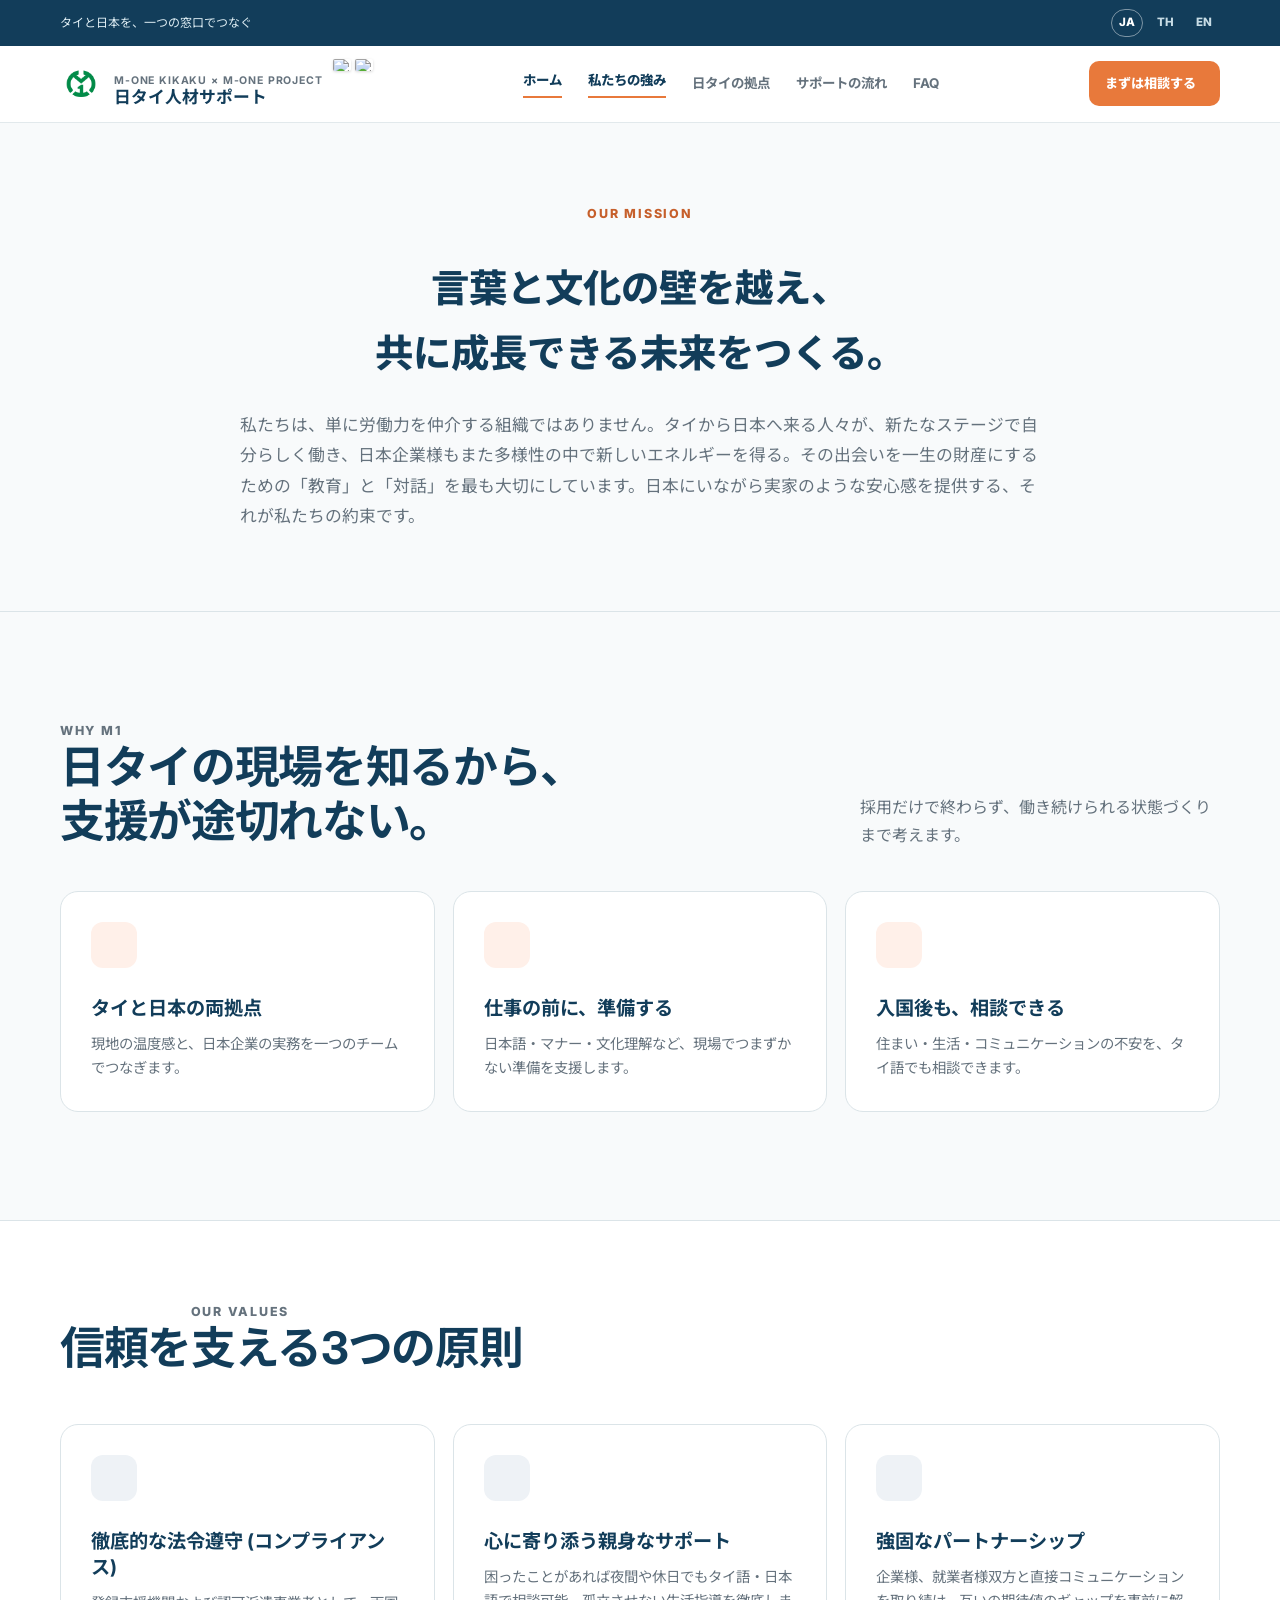
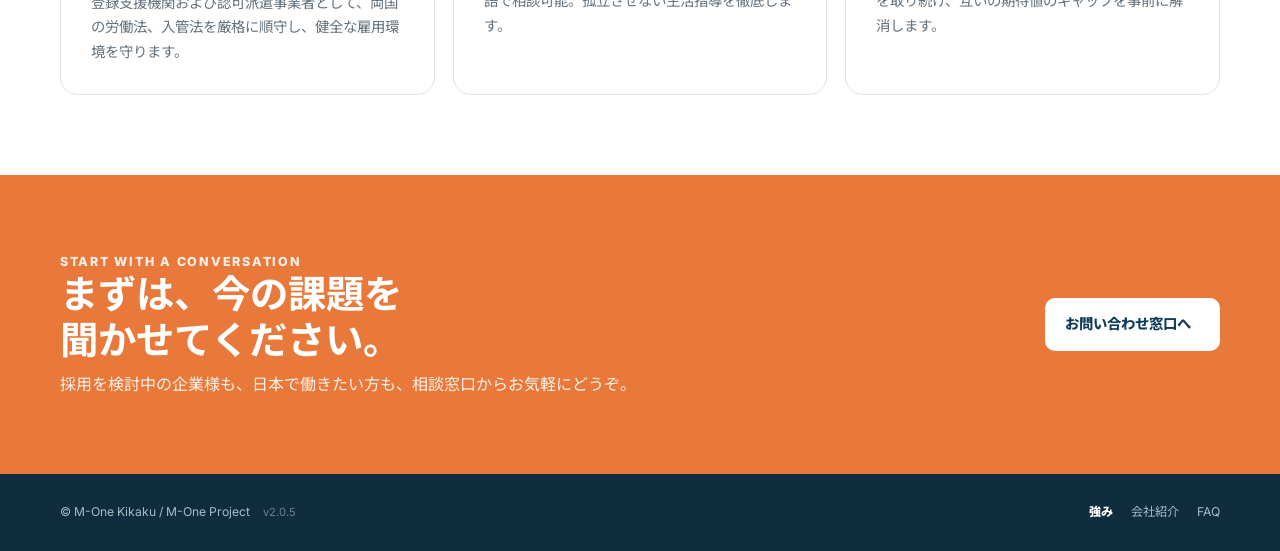
==== about.html @ 63e454c5 "Massive content expansion across all pages v2.0.5" ====
<!-- Version: v2.0.5 -->
<!doctype html>
<html lang="ja">
<head>
  <meta charset="utf-8">
  <meta name="viewport" content="width=device-width, initial-scale=1">
  <meta name="description" content="タイと日本を一つの窓口でつなぐ、外国人材の採用・渡航・定着サポート。">
  <title>タイと日本をつなぐ人材サポート | エムワン企画 × エムワンプロジェクト</title>
  <link rel="preconnect" href="https://fonts.googleapis.com">
  <link rel="preconnect" href="https://fonts.gstatic.com" crossorigin>
  <link href="https://fonts.googleapis.com/css2?family=Inter:wght@400;500;600;700;800&family=Noto+Sans+JP:wght@400;500;700;800&family=Noto+Sans+Thai:wght@400;500;700&display=swap" rel="stylesheet">
  <link rel="stylesheet" href="https://cdn.jsdelivr.net/npm/remixicon@4.6.0/fonts/remixicon.css">
  <link rel="stylesheet" href="style.css">
</head>
<body>
  <div class="topline">
    <div class="container topline-inner">
      <p><span data-lang-content="ja" class="is-active">タイと日本を、一つの窓口でつなぐ</span><span data-lang-content="en">One trusted window between Thailand and Japan</span><span data-lang-content="th">เชื่อมไทยและญี่ปุ่นด้วยช่องทางเดียว</span></p>
      <div class="lang-switch" aria-label="Language selector">
        <button type="button" data-lang="ja" aria-pressed="true">JA</button>
        <button type="button" data-lang="th" aria-pressed="false">TH</button>
        <button type="button" data-lang="en" aria-pressed="false">EN</button>
      </div>
    </div>
  </div>

  <header class="site-header" id="header">
    <div class="container header-inner">
      <a class="brand" href="index.html" aria-current="page" aria-label="エムワン企画">
        <img src="images/m1-logo.png" alt="M1 logo">
        <span><small>M-ONE KIKAKU × M-ONE PROJECT <span class="brand-flags"><img src="https://flagcdn.com/jp.svg" alt="Japan"><img src="https://flagcdn.com/th.svg" alt="Thailand"></span></small><strong>日タイ人材サポート</strong></span>
      </a>
      <nav class="site-nav" id="site-nav" aria-label="Main navigation">
        <a href="index.html" aria-current="page"><span data-lang-content="ja" class="is-active">ホーム</span><span data-lang-content="en">Home</span><span data-lang-content="th">หน้าแรก</span></a>
        <a href="about.html" aria-current="page"><span data-lang-content="ja" class="is-active">私たちの強み</span><span data-lang-content="en">Why M1</span><span data-lang-content="th">จุดแข็งของเรา</span></a>
        <a href="network.html"><span data-lang-content="ja" class="is-active">日タイの拠点</span><span data-lang-content="en">Our network</span><span data-lang-content="th">เครือข่ายของเรา</span></a>
        <a href="process.html"><span data-lang-content="ja" class="is-active">サポートの流れ</span><span data-lang-content="en">How it works</span><span data-lang-content="th">ขั้นตอน</span></a>
        <a href="faq.html">FAQ</a>
      </nav>
      <a class="header-cta" href="index.html#contact"><span data-lang-content="ja" class="is-active">まずは相談する</span><span data-lang-content="en">Talk to us</span><span data-lang-content="th">ปรึกษาเรา</span><i class="ri-arrow-right-line"></i></a>
      <button class="menu-toggle" id="menu-toggle" type="button" aria-label="メニューを開く" aria-expanded="false"><i class="ri-menu-3-line"></i></button>
    </div>
  </header>

  <main id="top">
    
    <!-- Vision & Philosophy Section -->
    <section class="philosophy" style="padding: 80px 0; background: #f8fafb; border-bottom: 1px solid var(--line);">
      <div class="container" style="max-width: 800px; text-align: center;">
        <p class="eyebrow" style="color: var(--orange-dark);">Our Mission</p>
        <h2 style="font-size: clamp(1.8rem, 3vw, 2.6rem); color: var(--navy); margin-bottom: 24px; font-weight: 800;">
          <span data-lang-content="ja" class="is-active">言葉と文化の壁を越え、<br>共に成長できる未来をつくる。</span>
          <span data-lang-content="en">Beyond Language and Culture, <br>Building a Future of Mutual Growth.</span>
          <span data-lang-content="th">ก้าวข้ามกำแพงภาษาและวัฒนธรรม <br>สร้างอนาคตที่เติบโตไปด้วยกัน</span>
        </h2>
        <p style="color: var(--muted); font-size: 1.05rem; line-height: 1.8; text-align: left; margin-bottom: 0;">
          <span data-lang-content="ja" class="is-active">私たちは、単に労働力を仲介する組織ではありません。タイから日本へ来る人々が、新たなステージで自分らしく働き、日本企業様もまた多様性の中で新しいエネルギーを得る。その出会いを一生の財産にするための「教育」と「対話」を最も大切にしています。日本にいながら実家のような安心感を提供する、それが私たちの約束です。</span>
          <span data-lang-content="en">We are not a mere staffing intermediary. We believe in providing candidates with a stepping stone for career growth, while helping Japanese employers discover new perspectives. We place the highest importance on training and honest communication, ensuring everyone feels safe, supported, and at home.</span>
          <span data-lang-content="th">เราไม่ใช่แค่ผู้ประสานงานจัดหางาน แต่เราใส่ใจในการสร้างโอกาสเติบโตให้กับแรงงานไทย ขณะเดียวกันก็ช่วยให้บริษัทญี่ปุ่นได้รับพลังงานใหม่ๆ เราให้ความสำคัญกับการอบรมและการสื่อสารที่โปร่งใส เพื่อให้ทุกคนรู้สึกปลอดภัยและอุ่นใจราวกับอยู่บ้านของตนเอง</span>
        </p>
      </div>
    </section>

<section class="strengths" id="about">
      <div class="container">
        <div class="section-head"><div><p class="eyebrow">Why M1</p><h2><span data-lang-content="ja" class="is-active">日タイの現場を知るから、<br>支援が途切れない。</span><span data-lang-content="en">Local knowledge makes support continuous.</span><span data-lang-content="th">ความเข้าใจทั้งสองประเทศ ทำให้การดูแลไม่ขาดตอน</span></h2></div><p><span data-lang-content="ja" class="is-active">採用だけで終わらず、働き続けられる状態づくりまで考えます。</span><span data-lang-content="en">We think beyond hiring and prepare the conditions for people to keep working well.</span><span data-lang-content="th">เราไม่ได้หยุดแค่การรับสมัคร แต่เตรียมความพร้อมให้ทำงานได้อย่างยั่งยืน</span></p></div>
        <div class="strength-grid">
          <article class="strength-card"><div class="icon-box"><i class="ri-global-line"></i></div><h3><span data-lang-content="ja" class="is-active">タイと日本の両拠点</span><span data-lang-content="en">Two-country team</span><span data-lang-content="th">ทีมงานทั้งไทยและญี่ปุ่น</span></h3><p><span data-lang-content="ja" class="is-active">現地の温度感と、日本企業の実務を一つのチームでつなぎます。</span><span data-lang-content="en">We connect local understanding with the practical needs of Japanese employers.</span><span data-lang-content="th">เชื่อมความเข้าใจในพื้นที่กับความต้องการจริงของบริษัทญี่ปุ่น</span></p></article>
          <article class="strength-card"><div class="icon-box"><i class="ri-book-open-line"></i></div><h3><span data-lang-content="ja" class="is-active">仕事の前に、準備する</span><span data-lang-content="en">Prepare before the job starts</span><span data-lang-content="th">เตรียมพร้อมก่อนเริ่มงาน</span></h3><p><span data-lang-content="ja" class="is-active">日本語・マナー・文化理解など、現場でつまずかない準備を支援します。</span><span data-lang-content="en">We support language, etiquette and cultural preparation before the first day.</span><span data-lang-content="th">ดูแลการเตรียมภาษา มารยาท และความเข้าใจวัฒนธรรมก่อนเริ่มงาน</span></p></article>
          <article class="strength-card"><div class="icon-box"><i class="ri-shield-check-line"></i></div><h3><span data-lang-content="ja" class="is-active">入国後も、相談できる</span><span data-lang-content="en">Support after arrival</span><span data-lang-content="th">ดูแลหลังเดินทางถึงญี่ปุ่น</span></h3><p><span data-lang-content="ja" class="is-active">住まい・生活・コミュニケーションの不安を、タイ語でも相談できます。</span><span data-lang-content="en">Housing, daily life and communication concerns can be discussed in Thai.</span><span data-lang-content="th">ปรึกษาเรื่องที่พัก ชีวิตประจำวัน และการสื่อสารเป็นภาษาไทยได้</span></p></article>
        </div>
      </div>
    </section>

    <!-- Core Values Section -->
    <section class="core-values" style="padding: 80px 0; background: var(--white); border-top: 1px solid var(--line);">
      <div class="container">
        <div class="section-head" style="margin-bottom: 48px; text-align: center;">
          <div>
            <p class="eyebrow">Our Values</p>
            <h2>
              <span data-lang-content="ja" class="is-active">信頼を支える3つの原則</span>
              <span data-lang-content="en">Three principles of trust</span>
              <span data-lang-content="th">หลักการ 3 ประการแห่งความไว้วางใจ</span>
            </h2>
          </div>
        </div>
        <div class="strength-grid">
          <article class="strength-card">
            <div class="icon-box" style="background: #eef2f6;"><i class="ri-shield-user-line" style="color: var(--navy);"></i></div>
            <h3>
              <span data-lang-content="ja" class="is-active">徹底的な法令遵守 (コンプライアンス)</span>
              <span data-lang-content="en">Strict Legal Compliance</span>
              <span data-lang-content="th">การปฏิบัติตามกฎหมายอย่างเคร่งครัด</span>
            </h3>
            <p>
              <span data-lang-content="ja" class="is-active">登録支援機関および認可派遣事業者として、両国の労働法、入管法を厳格に順守し、健全な雇用環境を守ります。</span>
              <span data-lang-content="en">As a registered support agency and licensed operator, we strictly adhere to labor laws and immigration guidelines.</span>
              <span data-lang-content="th">ในฐานะองค์กรสนับสนุนที่ขึ้นทะเบียนอย่างถูกต้อง เราปฏิบัติตามกฎหมายแรงงานและการเข้าเมืองอย่างเข้มงวด</span>
            </p>
          </article>
          <article class="strength-card">
            <div class="icon-box" style="background: #eef2f6;"><i class="ri-heart-pulse-line" style="color: var(--navy);"></i></div>
            <h3>
              <span data-lang-content="ja" class="is-active">心に寄り添う親身なサポート</span>
              <span data-lang-content="en">Empathetic Personal Care</span>
              <span data-lang-content="th">การดูแลอย่างใส่ใจและเข้าใจ</span>
            </h3>
            <p>
              <span data-lang-content="ja" class="is-active">困ったことがあれば夜間や休日でもタイ語・日本語で相談可能。孤立させない生活指導を徹底します。</span>
              <span data-lang-content="en">Our multilingual helpdesk supports candidates in Thai and Japanese, even during weekends and emergencies.</span>
              <span data-lang-content="th">มีช่องทางปรึกษาช่วยเหลือภาษาไทยและญี่ปุ่นตลอดเวลา แม้ในวันหยุดหรือเกิดกรณีฉุกเฉิน</span>
            </p>
          </article>
          <article class="strength-card">
            <div class="icon-box" style="background: #eef2f6;"><i class="ri-team-line" style="color: var(--navy);"></i></div>
            <h3>
              <span data-lang-content="ja" class="is-active">強固なパートナーシップ</span>
              <span data-lang-content="en">Long-term Partnership</span>
              <span data-lang-content="th">พันธมิตรระยะยาว</span>
            </h3>
            <p>
              <span data-lang-content="ja" class="is-active">企業様、就業者様双方と直接コミュニケーションを取り続け、互いの期待値のギャップを事前に解消します。</span>
              <span data-lang-content="en">We foster strong connections between employers and employees to align expectations long-term.</span>
              <span data-lang-content="th">เราประสานงานและพูดคุยกับทั้งสองฝ่ายอย่างใกล้ชิด เพื่อลดช่องว่างความคาดหวังในการทำงาน</span>
            </p>
          </article>
        </div>
      </div>
    </section>

  <section class="contact" id="contact">
      <div class="container contact-inner"><div><p class="eyebrow" style="color:#fff1e9">Start with a conversation</p><h2><span data-lang-content="ja" class="is-active">まずは、今の課題を<br>聞かせてください。</span><span data-lang-content="en">Tell us what you need first.</span><span data-lang-content="th">เล่าความต้องการของคุณให้เราฟังก่อน</span></h2><p><span data-lang-content="ja" class="is-active">採用を検討中の企業様も、日本で働きたい方も、相談窓口からお気軽にどうぞ。</span><span data-lang-content="en">Companies considering hiring and people seeking work in Japan are welcome to start with a conversation.</span><span data-lang-content="th">ทั้งบริษัทที่กำลังพิจารณารับสมัครและผู้ที่ต้องการทำงานในญี่ปุ่น สามารถเริ่มต้นปรึกษาได้</span></p></div><a class="button" href="index.html" aria-current="page"><span data-lang-content="ja" class="is-active">お問い合わせ窓口へ</span><span data-lang-content="en">Contact desk</span><span data-lang-content="th">ติดต่อเรา</span><i class="ri-arrow-up-right-line"></i></a></div>
    </section>
  </main>

  <footer class="site-footer">
    <div class="container footer-inner">
      <p>© M-One Kikaku / M-One Project <span id="staff-version-display" style="opacity: 0.6; margin-left: 10px; font-size: 0.7rem;">v2.0.5</span></p>
      <div class="footer-links">
        <a href="about.html" aria-current="page"><span data-lang-content="ja" class="is-active">強み</span><span data-lang-content="en">About</span><span data-lang-content="th">จุดแข็ง</span></a>
        <a href="company.html"><span data-lang-content="ja" class="is-active">会社紹介</span><span data-lang-content="en">Profile</span><span data-lang-content="th">ข้อมูลบริษัท</span></a>
        <a href="faq.html">FAQ</a>
      </div>
    </div>
  </footer>
  <button class="to-top" id="to-top" type="button" aria-label="ページ上部へ"><i class="ri-arrow-up-line"></i></button>
  <script src="script.js"></script>
</body>
</html>
---- style.css ----
:root {
      --ink: #17212b;
      --muted: #65727d;
      --navy: #123d5a;
      --blue: #1d6b92;
      --sky: #eaf4f8;
      --orange: #e8793b;
      --orange-dark: #c65f2b;
      --green: #1c9b66;
      --cream: #f7f4ed;
      --line: #dbe4e8;
      --white: #fff;
      --shadow: 0 18px 50px rgba(22, 51, 67, .10);
      --radius: 18px;
    }

    * { box-sizing: border-box; }
    html { scroll-behavior: smooth; }
    body { margin: 0; color: var(--ink); background: #fbfcfb; font-family: Inter, "Noto Sans JP", "Noto Sans Thai", sans-serif; line-height: 1.7; }
    img { display: block; max-width: 100%; }
    a { color: inherit; text-decoration: none; }
    button { font: inherit; }
    .container { width: min(1160px, calc(100% - 40px)); margin: 0 auto; }
    .eyebrow { margin: 0 0 12px; color: var(--orange-dark); font-size: .78rem; font-weight: 800; letter-spacing: .14em; text-transform: uppercase; }
    .section-head { display: flex; justify-content: space-between; align-items: end; gap: 32px; margin-bottom: 42px; }
    .section-head h2 { max-width: 680px; margin: 0; color: var(--navy); font-size: clamp(1.9rem, 3.5vw, 3.25rem); line-height: 1.2; letter-spacing: -.03em; }
    .section-head p { max-width: 360px; margin: 0; color: var(--muted); }
    .text-link { display: inline-flex; align-items: center; gap: 8px; color: var(--blue); font-weight: 800; }
    .text-link i { transition: transform .2s ease; }
    .text-link:hover i { transform: translateX(4px); }

    .topline { padding: 9px 0; color: #dfeef4; background: var(--navy); font-size: .75rem; }
    .topline-inner { display: flex; justify-content: space-between; align-items: center; gap: 20px; }
    .topline p { margin: 0; }
    .lang-switch { display: flex; align-items: center; gap: 6px; }
    .lang-switch button { padding: 3px 7px; color: #c7dce5; background: transparent; border: 1px solid transparent; border-radius: 999px; cursor: pointer; font-size: .72rem; font-weight: 800; }
    .lang-switch button:hover, .lang-switch button[aria-pressed="true"] { color: var(--white); border-color: rgba(255,255,255,.45); }

    .site-header { position: sticky; top: 0; z-index: 20; background: rgba(255,255,255,.96); border-bottom: 1px solid rgba(219,228,232,.8); backdrop-filter: blur(14px); }
    .header-inner { display: flex; align-items: center; justify-content: space-between; min-height: 76px; gap: 28px; }
    .brand { display: inline-flex; align-items: center; gap: 12px; min-width: 210px; }
    .brand img { width: 42px; height: 42px; object-fit: contain; }
    .brand small { display: block; color: var(--muted); font-size: .66rem; font-weight: 700; letter-spacing: .08em; line-height: 1.2; }
    .brand strong { display: block; color: var(--navy); font-size: 1.05rem; line-height: 1.25; }
    .site-nav { display: flex; align-items: center; gap: 26px; color: var(--muted); font-size: .84rem; font-weight: 700; }
    .site-nav a:hover { color: var(--navy); }
    .header-cta { display: inline-flex; align-items: center; gap: 8px; padding: 11px 16px; color: var(--white); background: var(--orange); border-radius: 10px; font-size: .82rem; font-weight: 800; transition: background .2s ease, transform .2s ease; }
    .header-cta:hover { background: var(--orange-dark); transform: translateY(-1px); }
    .menu-toggle { display: none; padding: 9px; color: var(--navy); background: transparent; border: 0; cursor: pointer; font-size: 1.5rem; }

    .hero { padding: 72px 0 82px; background: var(--cream); overflow: hidden; }
    .hero-grid { display: grid; grid-template-columns: minmax(0, 1.04fr) minmax(380px, .96fr); align-items: center; gap: 68px; }
    .hero-copy h1 { max-width: 700px; margin: 0 0 24px; color: var(--navy); font-size: clamp(2.6rem, 5.2vw, 5.4rem); line-height: 1.08; letter-spacing: -.055em; }
    .hero-copy h1 em { color: var(--orange-dark); font-style: normal; }
    .hero-copy > p { max-width: 590px; margin: 0 0 32px; color: #455560; font-size: 1.05rem; }
    .hero-actions { display: flex; flex-wrap: wrap; gap: 12px; }
    .button { display: inline-flex; align-items: center; justify-content: center; gap: 9px; min-height: 50px; padding: 13px 19px; border: 1px solid transparent; border-radius: 10px; font-size: .9rem; font-weight: 800; transition: all .2s ease; }
    .button-primary { color: var(--white); background: var(--orange); box-shadow: 0 8px 20px rgba(232,121,59,.22); }
    .button-primary:hover { background: var(--orange-dark); transform: translateY(-2px); }
    .button-secondary { color: var(--navy); background: var(--white); border-color: var(--line); }
    .button-secondary:hover { border-color: var(--blue); transform: translateY(-2px); }
    .hero-note { display: flex; align-items: center; gap: 10px; margin-top: 26px; color: var(--muted); font-size: .8rem; }
    .hero-note i { color: var(--green); font-size: 1.1rem; }
    .hero-visual { position: relative; min-height: 525px; }
    .hero-image { width: 88%; height: 525px; margin-left: auto; object-fit: cover; object-position: center; border-radius: 0 0 0 80px; box-shadow: var(--shadow); }
    .hero-stamp { position: absolute; left: 0; bottom: 36px; width: 190px; padding: 20px; color: var(--white); background: var(--navy); box-shadow: var(--shadow); }
    .hero-stamp span { display: block; margin-bottom: 8px; color: #a8cedd; font-size: .7rem; font-weight: 800; letter-spacing: .14em; text-transform: uppercase; }
    .hero-stamp strong { display: block; font-size: 1.4rem; line-height: 1.25; }
    .hero-stamp i { margin-left: 3px; color: var(--orange); }

    section { padding: 108px 0; }
    .audiences { background: var(--white); }
    .audience-grid { display: grid; grid-template-columns: repeat(2, 1fr); gap: 18px; }
    .audience-card { position: relative; min-height: 270px; padding: 34px; overflow: hidden; border: 1px solid var(--line); border-radius: var(--radius); }
    .audience-card:first-child { color: var(--white); background: var(--navy); border-color: var(--navy); }
    .audience-card:first-child .audience-meta, .audience-card:first-child p { color: #c8dbe5; }
    .audience-card:last-child { background: var(--sky); }
    .audience-card > i { position: absolute; right: 24px; top: 20px; color: rgba(255,255,255,.20); font-size: 5.5rem; }
    .audience-card:last-child > i { color: rgba(29,107,146,.16); }
    .audience-meta { margin: 0 0 35px; color: var(--muted); font-size: .75rem; font-weight: 800; letter-spacing: .12em; text-transform: uppercase; }
    .audience-card h3 { position: relative; max-width: 430px; margin: 0 0 10px; font-size: clamp(1.4rem, 2.3vw, 2rem); line-height: 1.25; }
    .audience-card p { position: relative; max-width: 470px; margin: 0 0 22px; color: var(--muted); font-size: .92rem; }
    .audience-card .text-link { position: relative; }
    .audience-card:first-child .text-link { color: #fff; }

    .strengths { background: #f8fafb; }
    .strength-grid { display: grid; grid-template-columns: repeat(3, 1fr); gap: 18px; }
    .strength-card { padding: 30px; background: var(--white); border: 1px solid var(--line); border-radius: var(--radius); }
    .icon-box { display: grid; place-items: center; width: 46px; height: 46px; margin-bottom: 28px; color: var(--orange-dark); background: #fff0e9; border-radius: 12px; font-size: 1.4rem; }
    .strength-card h3 { margin: 0 0 10px; color: var(--navy); font-size: 1.2rem; line-height: 1.35; }
    .strength-card p { margin: 0; color: var(--muted); font-size: .9rem; }

    .network { background: var(--white); }
    .network-grid { display: grid; grid-template-columns: 1fr 1fr; gap: 18px; }
    .place-card { position: relative; min-height: 385px; overflow: hidden; border-radius: var(--radius); }
    .place-card img { width: 100%; height: 100%; min-height: 385px; object-fit: cover; transition: transform .6s ease; }
    .place-card:hover img { transform: scale(1.04); }
    .place-card::after { position: absolute; inset: 35% 0 0; content: ""; background: linear-gradient(transparent, rgba(8, 30, 45, .85)); }
    .place-content { position: absolute; right: 26px; bottom: 24px; left: 26px; z-index: 1; color: var(--white); }
    .place-content span { display: block; margin-bottom: 8px; color: #b8d9e4; font-size: .7rem; font-weight: 800; letter-spacing: .14em; text-transform: uppercase; }
    .place-content h3 { margin: 0 0 6px; font-size: 1.6rem; line-height: 1.2; }
    .place-content p { margin: 0; color: #e0edf0; font-size: .85rem; }
    .network-bridge { display: flex; align-items: center; justify-content: center; gap: 12px; margin: 28px auto 0; color: var(--blue); font-size: .8rem; font-weight: 800; }
    .network-bridge::before, .network-bridge::after { width: 58px; height: 1px; content: ""; background: var(--line); }

    .process { background: var(--navy); color: var(--white); }
    .process .section-head h2 { color: var(--white); }
    .process .section-head p { color: #bcd3dd; }
    .process-layout { display: grid; grid-template-columns: 250px 1fr; gap: 50px; }
    .step-list { display: grid; gap: 10px; align-content: start; }
    .step-button { display: flex; align-items: center; gap: 14px; padding: 15px 16px; color: #a9c3ce; background: transparent; border: 1px solid transparent; border-radius: 12px; text-align: left; cursor: pointer; }
    .step-button:hover { color: var(--white); }
    .step-button[aria-selected="true"] { color: var(--white); background: rgba(255,255,255,.10); border-color: rgba(255,255,255,.22); }
    .step-number { display: grid; place-items: center; width: 30px; height: 30px; flex: 0 0 30px; color: var(--navy); background: #bfe0e9; border-radius: 50%; font-size: .78rem; font-weight: 800; }
    .step-button[aria-selected="true"] .step-number { color: var(--white); background: var(--orange); }
    .step-detail { min-height: 300px; padding: 42px; background: #194e6b; border-radius: var(--radius); }
    .step-detail .step-kicker { color: #a9d3dc; font-size: .76rem; font-weight: 800; letter-spacing: .14em; text-transform: uppercase; }
    .step-detail h3 { max-width: 620px; margin: 18px 0 14px; font-size: clamp(1.7rem, 3vw, 2.7rem); line-height: 1.18; }
    .step-detail p { max-width: 680px; margin: 0 0 22px; color: #d8e8ed; }
    .step-tags { display: flex; flex-wrap: wrap; gap: 8px; padding: 0; margin: 0; list-style: none; }
    .step-tags li { padding: 6px 10px; color: #e6f3f5; background: rgba(255,255,255,.10); border-radius: 999px; font-size: .76rem; }

    .message { background: var(--cream); }
    .message-grid { display: grid; grid-template-columns: 1fr 1.25fr; align-items: center; gap: 70px; }
    .founder-photo { width: 100%; height: 500px; object-fit: cover; object-position: center top; border-radius: 0 0 90px 0; }
    .message-copy blockquote { margin: 0 0 24px; color: var(--navy); font-size: clamp(1.65rem, 3vw, 2.7rem); font-weight: 800; line-height: 1.35; letter-spacing: -.03em; }
    .message-copy p { max-width: 620px; margin: 0 0 24px; color: var(--muted); }
    .signature { display: flex; align-items: center; gap: 14px; color: var(--navy); font-size: .86rem; font-weight: 800; }
    .signature::before { width: 44px; height: 2px; content: ""; background: var(--orange); }

    .faq { background: var(--white); }
    .faq-layout { display: grid; grid-template-columns: .7fr 1.3fr; gap: 80px; }
    .faq-layout > div > p { max-width: 340px; color: var(--muted); }
    .faq-list { border-top: 1px solid var(--line); }
    .faq-item { border-bottom: 1px solid var(--line); }
    .faq-question { display: flex; align-items: center; justify-content: space-between; gap: 20px; width: 100%; padding: 20px 0; color: var(--navy); background: transparent; border: 0; text-align: left; cursor: pointer; font-size: .96rem; font-weight: 800; }
    .faq-question i { color: var(--orange-dark); font-size: 1.2rem; transition: transform .2s ease; }
    .faq-item.is-open .faq-question i { transform: rotate(45deg); }
    .faq-answer { display: none; padding: 0 35px 20px 0; color: var(--muted); font-size: .88rem; }
    .faq-item.is-open .faq-answer { display: block; }

    .faq-categories { display: grid; grid-template-columns: 1fr 1fr; gap: 48px; margin-top: 48px; }
    .faq-category { background: #f8fafb; padding: 32px; border-radius: 16px; border: 1px solid var(--line); }
    .category-title { display: flex; align-items: center; gap: 12px; color: var(--navy); font-size: 1.25rem; font-weight: 800; margin-bottom: 24px; border-bottom: 2px solid var(--orange); padding-bottom: 12px; }
    .category-title i { color: var(--orange-dark); font-size: 1.5rem; }

    .contact { padding-top: 76px; padding-bottom: 76px; background: var(--orange); color: var(--white); }
    .contact-inner { display: flex; align-items: center; justify-content: space-between; gap: 38px; }
    .contact h2 { max-width: 580px; margin: 0 0 8px; font-size: clamp(1.9rem, 3vw, 3.1rem); line-height: 1.18; }
    .contact p { max-width: 580px; margin: 0; color: #fff1e9; }
    .contact .button { color: var(--navy); background: var(--white); }
    .contact .button:hover { background: #fff7f2; }
    .site-footer { padding: 28px 0; color: #a7bbc4; background: #102d40; font-size: .76rem; }
    .footer-inner { display: flex; align-items: center; justify-content: space-between; gap: 20px; }
    .footer-inner p { margin: 0; }
    .footer-links { display: flex; gap: 18px; }
    .footer-links a:hover { color: var(--white); }
    .to-top { position: fixed; right: 22px; bottom: 22px; z-index: 10; display: grid; place-items: center; width: 42px; height: 42px; color: var(--navy); background: var(--white); border: 1px solid var(--line); border-radius: 50%; box-shadow: 0 8px 24px rgba(22,51,67,.14); cursor: pointer; opacity: 0; pointer-events: none; transform: translateY(10px); transition: all .2s ease; }
    .to-top.is-visible { opacity: 1; pointer-events: auto; transform: translateY(0); }

    [data-lang-content] { display: none; }
    [data-lang-content].is-active { display: inline; }
    @media (max-width: 880px) {
      .site-nav { position: absolute; top: 76px; right: 20px; left: 20px; display: none; flex-direction: column; align-items: stretch; gap: 0; padding: 10px; background: var(--white); border: 1px solid var(--line); border-radius: 12px; box-shadow: var(--shadow); }
      .site-nav.is-open { display: flex; }
      .site-nav a { padding: 12px; }
      .header-cta { display: none; }
      .menu-toggle { display: block; }
      .hero-grid, .message-grid, .faq-layout { grid-template-columns: 1fr; gap: 42px; }
      .hero-visual { min-height: 410px; }
      .hero-image { height: 410px; }
      .message-grid { gap: 34px; }
      .founder-photo { height: 430px; max-width: 540px; }
      .faq-layout { gap: 30px; }
      .faq-categories { grid-template-columns: 1fr; gap: 32px; }
    }
    @media (max-width: 680px) {
      .container { width: min(100% - 28px, 560px); }
      .topline-inner { align-items: flex-start; }
      .topline p { max-width: 180px; line-height: 1.4; }
      .header-inner { min-height: 68px; }
      .site-nav { top: 68px; right: 14px; left: 14px; }
      .brand small { font-size: .58rem; }
      .brand strong { font-size: .95rem; }
      .hero { padding: 52px 0 56px; }
      .hero-copy h1 { font-size: clamp(2.35rem, 12vw, 3.7rem); }
      .hero-copy > p { font-size: .94rem; }
      .hero-visual { min-height: 330px; }
      .hero-image { width: 92%; height: 330px; border-radius: 0 0 0 50px; }
      .hero-stamp { bottom: 18px; width: 155px; padding: 14px; }
      .hero-stamp strong { font-size: 1.1rem; }
      section { padding: 76px 0; }
      .section-head { display: block; margin-bottom: 28px; }
      .section-head p { margin-top: 14px; }
      .audience-grid, .strength-grid, .network-grid { grid-template-columns: 1fr; }
      .audience-card { min-height: 250px; padding: 26px; }
      .strength-card { padding: 25px; }
      .place-card, .place-card img { min-height: 300px; }
      .process-layout { grid-template-columns: 1fr; gap: 22px; }
      .step-list { grid-template-columns: repeat(5, 1fr); gap: 5px; }
      .step-button { display: grid; place-items: center; padding: 8px 4px; }
      .step-button span:last-child { display: none; }
      .step-number { width: 34px; height: 34px; }
      .step-detail { min-height: 0; padding: 28px 22px; }
      .message-copy blockquote { font-size: 1.75rem; }
      .founder-photo { height: 360px; }
      .contact-inner, .footer-inner { display: block; }
      .contact .button { margin-top: 24px; width: 100%; }
      .footer-links { margin-top: 12px; }
    }

    /* New Brand Flag Layout Style */
    .brand-flags { display: inline-flex; align-items: center; gap: 4px; margin-left: 6px; }
    .brand-flags img { width: 18px; height: 12px; border-radius: 2px; box-shadow: 0 1px 3px rgba(0,0,0,0.15); object-fit: cover; }

    /* Concept Section (Little Thailand in Japan) */
    .concept { padding: 40px 0 80px; }
    .concept-banner { position: relative; width: 100%; min-height: 380px; overflow: hidden; border-radius: var(--radius); display: flex; align-items: center; justify-content: flex-end; padding: 40px; }
    .concept-bg { position: absolute; inset: 0; width: 100%; height: 100%; object-fit: cover; z-index: 1; }
    .concept-overlay { position: absolute; inset: 0; background: linear-gradient(90deg, rgba(18, 61, 90, 0.4) 0%, rgba(18, 61, 90, 0.15) 100%); z-index: 2; }
    .concept-card { position: relative; z-index: 3; max-width: 580px; padding: 36px; background: rgba(255, 255, 255, 0.88); backdrop-filter: blur(16px); -webkit-backdrop-filter: blur(16px); border: 1px solid rgba(255, 255, 255, 0.6); border-radius: 16px; box-shadow: var(--shadow); }
    .concept-card h3 { margin: 0 0 16px; color: var(--navy); font-size: clamp(1.4rem, 2.5vw, 2.1rem); line-height: 1.25; letter-spacing: -.02em; }
    .concept-card p { margin: 0; color: #334155; font-size: .95rem; line-height: 1.65; }

    /* Base Details Style */
    .place-column { display: flex; flex-direction: column; gap: 16px; }
    .place-details { padding: 24px; background: var(--white); border: 1px solid var(--line); border-radius: var(--radius); box-shadow: 0 8px 24px rgba(22, 51, 67, 0.02); }
    .place-details h4 { margin: 0 0 14px; color: var(--navy); font-size: 1.05rem; font-weight: 700; border-bottom: 2px solid var(--sky); padding-bottom: 8px; }
    .place-details ul { margin: 0; padding: 0; list-style: none; display: grid; gap: 10px; }
    .place-details li { display: flex; align-items: flex-start; gap: 8px; font-size: .88rem; color: #4b5563; line-height: 1.45; }
    .place-details li i { color: var(--green); font-size: 1.05rem; flex-shrink: 0; margin-top: 1px; }

    /* Company Profile Table */
    .company-profile { background: #f8fafb; border-top: 1px solid var(--line); border-bottom: 1px solid var(--line); }
    .profile-card { max-width: 800px; margin: 0 auto; background: var(--white); border: 1px solid var(--line); border-radius: var(--radius); overflow: hidden; box-shadow: 0 12px 36px rgba(22, 51, 67, 0.04); }
    .profile-row { display: grid; grid-template-columns: 240px 1fr; border-bottom: 1px solid var(--line); }
    .profile-row:last-child { border-bottom: 0; }
    .profile-label { padding: 24px 32px; background: #fbfcfb; color: var(--navy); font-weight: 700; font-size: .9rem; border-right: 1px solid var(--line); }
    .profile-value { padding: 24px 32px; font-size: .92rem; color: var(--ink); }
    .profile-list { margin: 0; padding: 0; list-style: none; display: grid; gap: 10px; }
    .profile-list li { display: flex; align-items: center; gap: 8px; }
    .profile-list li i { color: var(--orange-dark); font-size: 1.1rem; }

    @media (max-width: 768px) {
      .concept-banner { padding: 20px; align-items: flex-end; justify-content: center; min-height: 480px; }
      .concept-card { padding: 24px; }
    }
    @media (max-width: 680px) {
      .profile-row { grid-template-columns: 1fr; }
      .profile-label { padding: 16px 20px; border-right: 0; border-bottom: 1px solid var(--line); }
      .profile-value { padding: 16px 20px; }
      .concept-banner { min-height: 440px; }
    }
  
/* Active Menu Tab Styling */
.site-nav a[aria-current="page"] {
  color: var(--navy);
  font-weight: 800;
  border-bottom: 2px solid var(--orange);
  padding-bottom: 4px;
}
.footer-links a[aria-current="page"] {
  color: var(--white);
  font-weight: 800;
}

/* Rich Expansion Styles */
.stats-grid { display: grid; grid-template-columns: repeat(3, 1fr); gap: 24px; margin-top: 40px; }
.stat-card { background: #f8fafb; border-radius: 12px; padding: 28px; text-align: center; border: 1px solid var(--line); }
.stat-number { font-size: 2.6rem; font-weight: 800; color: var(--orange-dark); line-height: 1.2; margin-bottom: 6px; }
.stat-label { font-size: 0.9rem; font-weight: 700; color: var(--navy); }

.news-list { display: flex; flex-direction: column; gap: 16px; margin-top: 40px; }
.news-item { display: flex; align-items: center; gap: 20px; padding-bottom: 16px; border-bottom: 1px solid var(--line); }
.news-date { font-size: 0.85rem; color: var(--muted); font-weight: 600; min-width: 90px; }
.news-tag { font-size: 0.75rem; background: var(--sky); color: var(--navy); padding: 4px 10px; border-radius: 4px; font-weight: 700; }
.news-title { font-size: 0.95rem; color: var(--navy); font-weight: 600; text-decoration: none; }
.news-title:hover { text-decoration: underline; color: var(--orange-dark); }

.staff-grid { display: grid; grid-template-columns: repeat(3, 1fr); gap: 32px; margin-top: 48px; }
.staff-card { background: #f8fafb; border-radius: var(--radius); padding: 32px; text-align: center; border: 1px solid var(--line); box-shadow: 0 8px 24px rgba(22, 51, 67, 0.02); transition: all 0.3s ease; }
.staff-card:hover { transform: translateY(-4px); box-shadow: 0 12px 30px rgba(22, 51, 67, 0.06); }
.staff-avatar { width: 80px; height: 80px; background: var(--sky); color: var(--navy); font-size: 2.2rem; border-radius: 50%; display: inline-flex; align-items: center; justify-content: center; margin-bottom: 20px; }
.staff-name { font-size: 1.1rem; font-weight: 800; color: var(--navy); margin-bottom: 4px; }
.staff-role { font-size: 0.82rem; font-weight: 700; color: var(--orange-dark); margin-bottom: 14px; }
.staff-bio { font-size: 0.88rem; color: var(--muted); line-height: 1.5; margin: 0; }

.history-timeline { position: relative; max-width: 800px; margin: 48px auto 0; padding-left: 32px; border-left: 2px solid var(--orange); }
.history-item { position: relative; margin-bottom: 40px; }
.history-item:last-child { margin-bottom: 0; }
.history-item::before { content: ""; position: absolute; left: -41px; top: 4px; width: 16px; height: 16px; border-radius: 50%; background: var(--white); border: 4px solid var(--orange); }
.history-date { font-size: 1.25rem; font-weight: 800; color: var(--orange-dark); margin-bottom: 8px; }
.history-title { font-size: 1rem; font-weight: 800; color: var(--navy); margin-bottom: 6px; }
.history-desc { font-size: 0.9rem; color: var(--muted); line-height: 1.5; margin: 0; }

.business-grid { display: grid; grid-template-columns: repeat(2, 1fr); gap: 32px; margin-top: 48px; }
.business-card { background: var(--white); padding: 32px; border-radius: var(--radius); border: 1px solid var(--line); box-shadow: 0 8px 24px rgba(22, 51, 67, 0.02); transition: all 0.3s ease; }
.business-card:hover { transform: translateY(-4px); box-shadow: 0 12px 30px rgba(22, 51, 67, 0.06); }
.business-icon { font-size: 2.2rem; color: var(--orange-dark); margin-bottom: 20px; display: inline-block; }
.business-card h4 { font-size: 1.15rem; font-weight: 800; color: var(--navy); margin-bottom: 12px; }
.business-card p { font-size: 0.9rem; color: var(--muted); line-height: 1.6; margin-bottom: 16px; }
.business-features { margin: 0; padding: 0 0 0 20px; color: #4b5563; font-size: 0.85rem; display: grid; gap: 8px; }

@media (max-width: 880px) {
  .stats-grid, .staff-grid, .business-grid { grid-template-columns: 1fr; gap: 24px; }
  .news-item { flex-direction: column; align-items: flex-start; gap: 8px; }
}
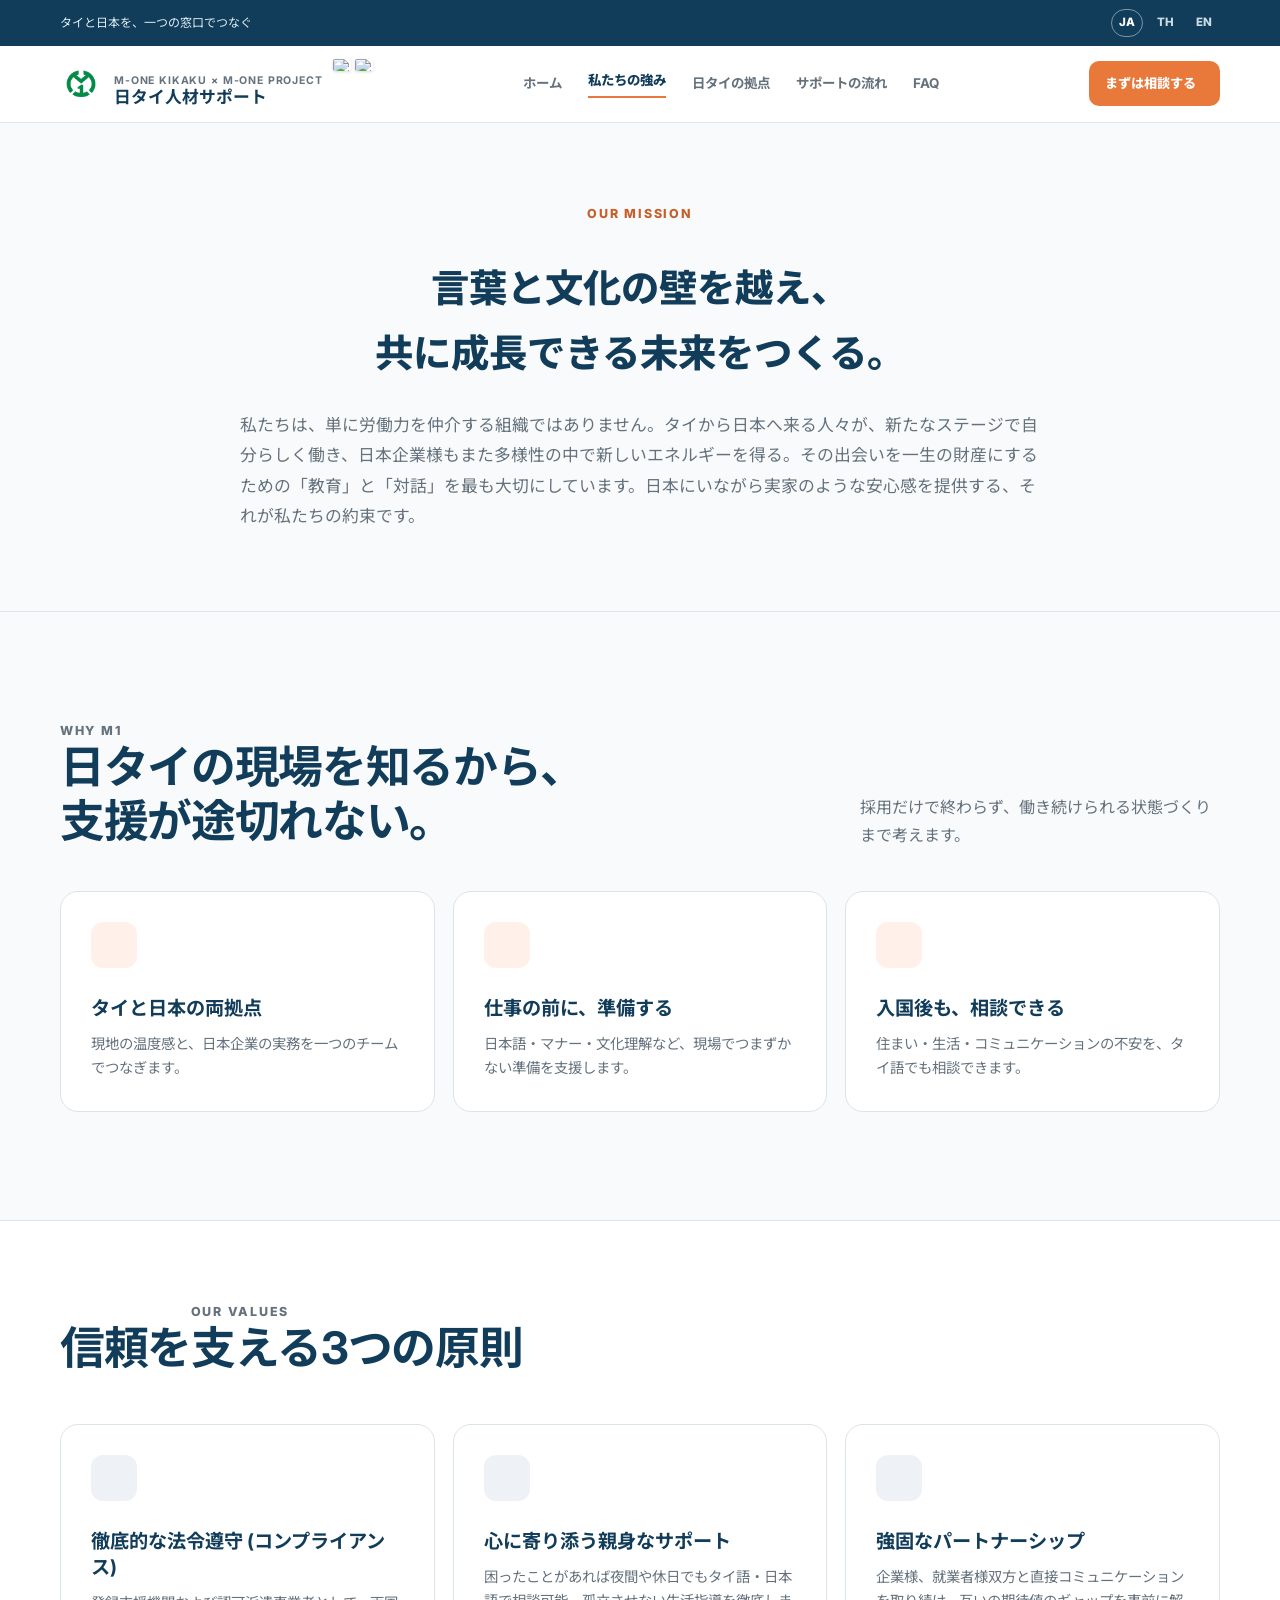
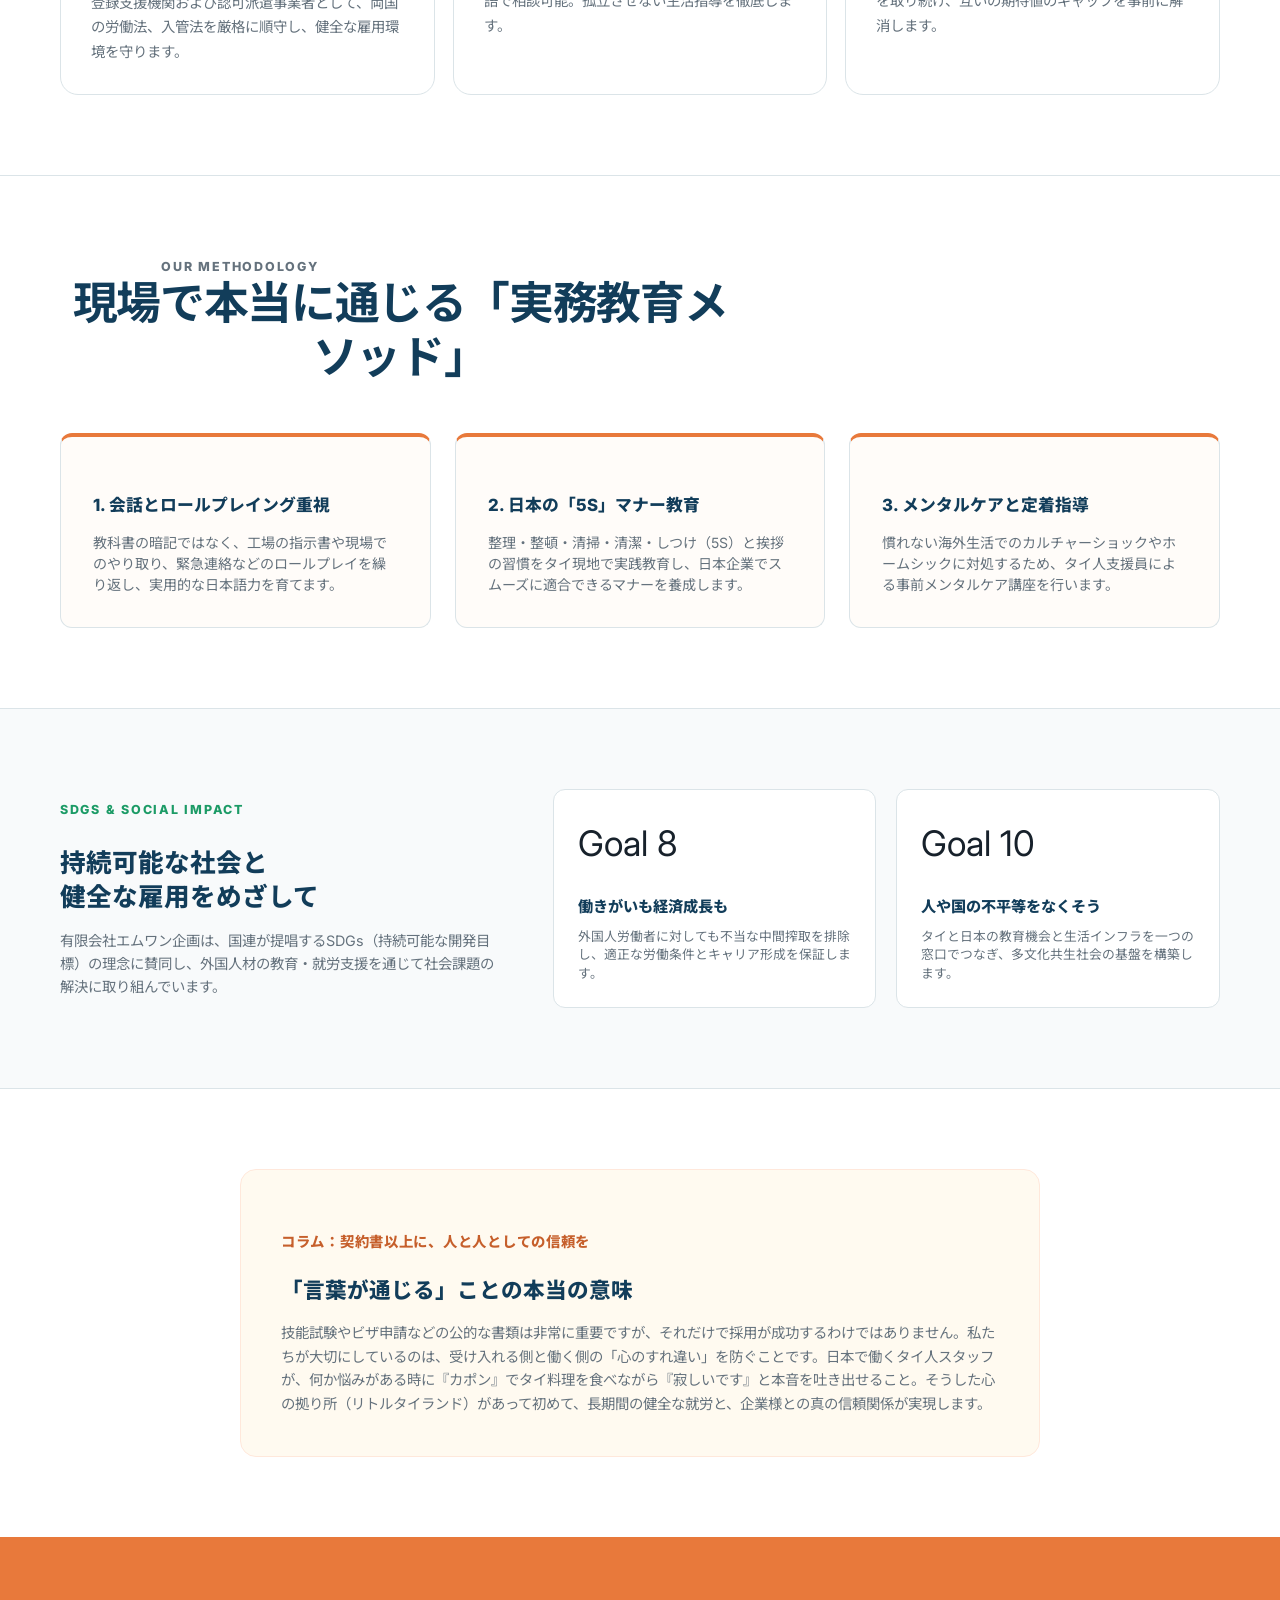
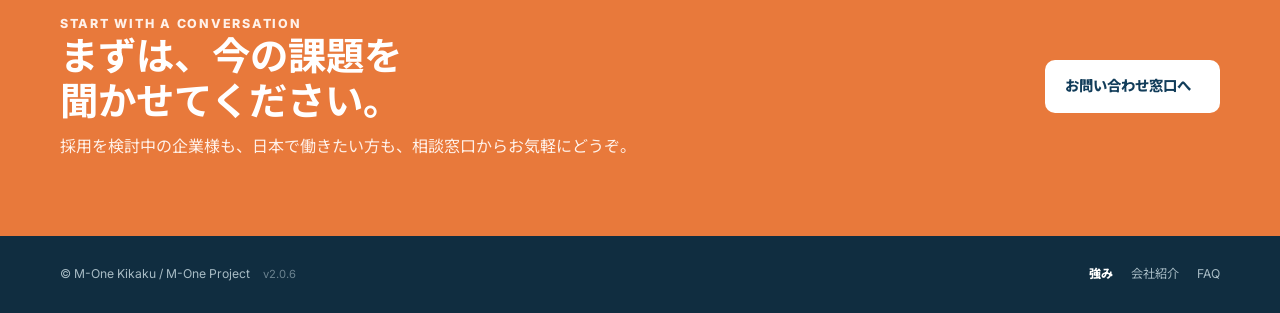
==== commit c87fc399: "Add 3 new content sections to each page v2.0.6" ====
--- a/about.html
+++ b/about.html
@@ -1,4 +1,4 @@
-<!-- Version: v2.0.5 -->
+<!-- Version: v2.0.6 -->
 <!doctype html>
 <html lang="ja">
 <head>
@@ -26,12 +26,12 @@
 
   <header class="site-header" id="header">
     <div class="container header-inner">
-      <a class="brand" href="index.html" aria-current="page" aria-label="エムワン企画">
+      <a class="brand" href="index.html" aria-label="エムワン企画">
         <img src="images/m1-logo.png" alt="M1 logo">
         <span><small>M-ONE KIKAKU × M-ONE PROJECT <span class="brand-flags"><img src="https://flagcdn.com/jp.svg" alt="Japan"><img src="https://flagcdn.com/th.svg" alt="Thailand"></span></small><strong>日タイ人材サポート</strong></span>
       </a>
       <nav class="site-nav" id="site-nav" aria-label="Main navigation">
-        <a href="index.html" aria-current="page"><span data-lang-content="ja" class="is-active">ホーム</span><span data-lang-content="en">Home</span><span data-lang-content="th">หน้าแรก</span></a>
+        <a href="index.html"><span data-lang-content="ja" class="is-active">ホーム</span><span data-lang-content="en">Home</span><span data-lang-content="th">หน้าแรก</span></a>
         <a href="about.html" aria-current="page"><span data-lang-content="ja" class="is-active">私たちの強み</span><span data-lang-content="en">Why M1</span><span data-lang-content="th">จุดแข็งของเรา</span></a>
         <a href="network.html"><span data-lang-content="ja" class="is-active">日タイの拠点</span><span data-lang-content="en">Our network</span><span data-lang-content="th">เครือข่ายของเรา</span></a>
         <a href="process.html"><span data-lang-content="ja" class="is-active">サポートの流れ</span><span data-lang-content="en">How it works</span><span data-lang-content="th">ขั้นตอน</span></a>
@@ -43,8 +43,6 @@
   </header>
 
   <main id="top">
-    
-    <!-- Vision & Philosophy Section -->
     <section class="philosophy" style="padding: 80px 0; background: #f8fafb; border-bottom: 1px solid var(--line);">
       <div class="container" style="max-width: 800px; text-align: center;">
         <p class="eyebrow" style="color: var(--orange-dark);">Our Mission</p>
@@ -60,7 +58,6 @@
         </p>
       </div>
     </section>
-
 <section class="strengths" id="about">
       <div class="container">
         <div class="section-head"><div><p class="eyebrow">Why M1</p><h2><span data-lang-content="ja" class="is-active">日タイの現場を知るから、<br>支援が途切れない。</span><span data-lang-content="en">Local knowledge makes support continuous.</span><span data-lang-content="th">ความเข้าใจทั้งสองประเทศ ทำให้การดูแลไม่ขาดตอน</span></h2></div><p><span data-lang-content="ja" class="is-active">採用だけで終わらず、働き続けられる状態づくりまで考えます。</span><span data-lang-content="en">We think beyond hiring and prepare the conditions for people to keep working well.</span><span data-lang-content="th">เราไม่ได้หยุดแค่การรับสมัคร แต่เตรียมความพร้อมให้ทำงานได้อย่างยั่งยืน</span></p></div>
@@ -71,9 +68,7 @@
         </div>
       </div>
     </section>
-
-    <!-- Core Values Section -->
-    <section class="core-values" style="padding: 80px 0; background: var(--white); border-top: 1px solid var(--line);">
+<section class="core-values" style="padding: 80px 0; background: var(--white); border-top: 1px solid var(--line);">
       <div class="container">
         <div class="section-head" style="margin-bottom: 48px; text-align: center;">
           <div>
@@ -129,14 +124,126 @@
       </div>
     </section>
 
+    <!-- [ADD 1] Educational Methodology -->
+    <section class="methodology" style="padding: 80px 0; background: var(--white); border-top: 1px solid var(--line);">
+      <div class="container">
+        <div class="section-head" style="margin-bottom: 48px; text-align: center;">
+          <div>
+            <p class="eyebrow">Our Methodology</p>
+            <h2>
+              <span data-lang-content="ja" class="is-active">現場で本当に通じる「実務教育メソッド」</span>
+              <span data-lang-content="en">Our practical training method</span>
+              <span data-lang-content="th">หลักสูตรฝึกอบรมเพื่อการทำงานจริง</span>
+            </h2>
+          </div>
+        </div>
+        <div class="stats-grid">
+          <div class="stat-card" style="text-align: left; padding: 32px; background: #fffcf9; border-top: 4px solid var(--orange);">
+            <h4 style="color: var(--navy); font-weight: 800; font-size: 1.05rem; margin-bottom: 12px;">1. 会話とロールプレイング重視</h4>
+            <p style="font-size: 0.88rem; color: var(--muted); margin: 0; line-height: 1.5;">
+              <span data-lang-content="ja" class="is-active">教科書の暗記ではなく、工場の指示書や現場でのやり取り、緊急連絡などのロールプレイを繰り返し、実用的な日本語力を育てます。</span>
+              <span data-lang-content="en">We emphasize conversational role-play covering factory instructions and emergency scenarios rather than simple rote memorization.</span>
+              <span data-lang-content="th">เน้นการจำลองบทบาทสมมติในการสื่อสาร สั่งงาน และการแจ้งเหตุฉุกเฉิน มากกว่าการท่องจำจากตำรา</span>
+            </p>
+          </div>
+          <div class="stat-card" style="text-align: left; padding: 32px; background: #fffcf9; border-top: 4px solid var(--orange);">
+            <h4 style="color: var(--navy); font-weight: 800; font-size: 1.05rem; margin-bottom: 12px;">2. 日本の「5S」マナー教育</h4>
+            <p style="font-size: 0.88rem; color: var(--muted); margin: 0; line-height: 1.5;">
+              <span data-lang-content="ja" class="is-active">整理・整頓・清掃・清潔・しつけ（5S）と挨拶の習慣をタイ現地で実践教育し、日本企業でスムーズに適合できるマナーを養成します。</span>
+              <span data-lang-content="en">We teach 5S standards (Sort, Set in order, Shine, Standardize, Sustain) and workplace greeting customs prior to arrival.</span>
+              <span data-lang-content="th">ฝึกฝนมาตรฐาน 5ส (สะสาง สะดวก สะอาด สุขลักษณะ สร้างนิสัย) และมารยาทการทักทายในที่ทำงานก่อนเดินทาง</span>
+            </p>
+          </div>
+          <div class="stat-card" style="text-align: left; padding: 32px; background: #fffcf9; border-top: 4px solid var(--orange);">
+            <h4 style="color: var(--navy); font-weight: 800; font-size: 1.05rem; margin-bottom: 12px;">3. メンタルケアと定着指導</h4>
+            <p style="font-size: 0.88rem; color: var(--muted); margin: 0; line-height: 1.5;">
+              <span data-lang-content="ja" class="is-active">慣れない海外生活でのカルチャーショックやホームシックに対処するため、タイ人支援員による事前メンタルケア講座を行います。</span>
+              <span data-lang-content="en">We provide emotional counseling and prep courses to mitigate homesickness and culture shock, handled directly by experienced Thai advisors.</span>
+              <span data-lang-content="th">มีหลักสูตรเตรียมความพร้อมทางจิตใจเพื่อลดความกังวลจากการย้ายถิ่นฐาน โดยครูและที่ปรึกษาชาวไทยที่มีประสบการณ์</span>
+            </p>
+          </div>
+        </div>
+      </div>
+    </section>
+
+
+    <!-- [ADD 2] SDG Commitment Section -->
+    <section class="sdg-commitment" style="padding: 80px 0; background: #f8fafb; border-top: 1px solid var(--line);">
+      <div class="container" style="display: grid; grid-template-columns: 0.8fr 1.2fr; gap: 48px; align-items: center;">
+        <div>
+          <p class="eyebrow" style="color: var(--green);">SDGs & Social Impact</p>
+          <h3 style="color: var(--navy); font-weight: 800; font-size: 1.6rem; line-height: 1.3; margin-bottom: 16px;">
+            <span data-lang-content="ja" class="is-active">持続可能な社会と<br>健全な雇用をめざして</span>
+            <span data-lang-content="en">Contributing to Sustainable Development Goals</span>
+            <span data-lang-content="th">มุ่งสู่สังคมที่ยั่งยืนและการจ้างงานที่เป็นธรรม</span>
+          </h3>
+          <p style="color: var(--muted); font-size: 0.9rem; line-height: 1.6; margin: 0;">
+            <span data-lang-content="ja" class="is-active">有限会社エムワン企画は、国連が提唱するSDGs（持続可能な開発目標）の理念に賛同し、外国人材の教育・就労支援を通じて社会課題の解決に取り組んでいます。</span>
+            <span data-lang-content="en">M-One Kikaku aligns with the United Nations SDGs, actively solving social issues through language education and ethical placement.</span>
+            <span data-lang-content="th">บริษัท เอ็มวัน คิคาคุ สนับสนุนเป้าหมายการพัฒนาที่ยั่งยืน (SDGs) ขององค์การสหประชาชาติ ผ่านการฝึกอบรมแรงงานและการจ้างงานที่เป็นธรรม</span>
+          </p>
+        </div>
+        <div style="display: grid; grid-template-columns: 1fr 1fr; gap: 20px;">
+          <div style="background: var(--white); border: 1px solid var(--line); padding: 24px; border-radius: 12px;">
+            <span style="font-size: 2.2rem; display: block; margin-bottom: 10px;">Goal 8</span>
+            <h4 style="font-size: 0.95rem; font-weight: 800; color: var(--navy); margin-bottom: 8px;">
+              <span data-lang-content="ja" class="is-active">働きがいも経済成長も</span>
+              <span data-lang-content="en">Decent Work & Growth</span>
+              <span data-lang-content="th">การจ้างงานที่มีคุณค่า</span>
+            </h4>
+            <p style="font-size: 0.8rem; color: var(--muted); margin: 0; line-height: 1.45;">
+              <span data-lang-content="ja" class="is-active">外国人労働者に対しても不当な中間搾取を排除し、適正な労働条件とキャリア形成を保証します。</span>
+              <span data-lang-content="en">We eliminate unfair deductions and guarantee appropriate work conditions and career paths for foreign workers.</span>
+              <span data-lang-content="th">เราขจัดการหักค่าหัวคิวที่ไม่เป็นธรรมและรับประกันเงื่อนไขการทำงานที่เหมาะสมสำหรับแรงงานทุกคน</span>
+            </p>
+          </div>
+          <div style="background: var(--white); border: 1px solid var(--line); padding: 24px; border-radius: 12px;">
+            <span style="font-size: 2.2rem; display: block; margin-bottom: 10px;">Goal 10</span>
+            <h4 style="font-size: 0.95rem; font-weight: 800; color: var(--navy); margin-bottom: 8px;">
+              <span data-lang-content="ja" class="is-active">人や国の不平等をなくそう</span>
+              <span data-lang-content="en">Reduced Inequalities</span>
+              <span data-lang-content="th">ลดความเหลื่อมล้ำ</span>
+            </h4>
+            <p style="font-size: 0.8rem; color: var(--muted); margin: 0; line-height: 1.45;">
+              <span data-lang-content="ja" class="is-active">タイと日本の教育機会と生活インフラを一つの窓口でつなぎ、多文化共生社会の基盤を構築します。</span>
+              <span data-lang-content="en">By linking educational and life support in Thailand and Japan, we foster a truly inclusive multicultural society.</span>
+              <span data-lang-content="th">เชื่อมต่อโอกาสการศึกษาและการดำรงชีพของทั้งสองประเทศ เพื่อสร้างสังคมพหุวัฒนธรรมที่ยอมรับร่วมกัน</span>
+            </p>
+          </div>
+        </div>
+      </div>
+    </section>
+
+
+    <!-- [ADD 3] Editorial Column Section -->
+    <section class="director-column" style="padding: 80px 0; background: var(--white); border-top: 1px solid var(--line);">
+      <div class="container" style="max-width: 800px; background: #fffaf0; padding: 40px; border-radius: 16px; border: 1px solid #ffe8db;">
+        <h4 style="color: var(--orange-dark); font-weight: 800; font-size: 0.9rem; text-transform: uppercase; letter-spacing: 0.05em; margin-bottom: 8px;">
+          <span data-lang-content="ja" class="is-active">コラム：契約書以上に、人と人としての信頼を</span>
+          <span data-lang-content="en">Column: Trust Over Paperwork</span>
+          <span data-lang-content="th">บทความพิเศษ: ความไว้วางใจที่เหนือกว่าเพียงตัวอักษรในสัญญา</span>
+        </h4>
+        <h3 style="color: var(--navy); font-weight: 800; font-size: 1.35rem; line-height: 1.35; margin-bottom: 16px;">
+          <span data-lang-content="ja" class="is-active">「言葉が通じる」ことの本当の意味</span>
+          <span data-lang-content="en">What "real communication" actually means</span>
+          <span data-lang-content="th">ความหมายที่แท้จริงของการสื่อสาร</span>
+        </h3>
+        <p style="color: var(--muted); font-size: 0.9rem; line-height: 1.65; margin: 0;">
+          <span data-lang-content="ja" class="is-active">技能試験やビザ申請などの公的な書類は非常に重要ですが、それだけで採用が成功するわけではありません。私たちが大切にしているのは、受け入れる側と働く側の「心のすれ違い」を防ぐことです。日本で働くタイ人スタッフが、何か悩みがある時に『カポン』でタイ料理を食べながら『寂しいです』と本音を吐き出せること。そうした心の拠り所（リトルタイランド）があって初めて、長期間の健全な就労と、企業様との真の信頼関係が実現します。</span>
+          <span data-lang-content="en">While official documents and tests are necessary, successful integration runs much deeper. We focus on bridging emotional gaps. Having a place like Capon, where a worker can enjoy a home-cooked Thai meal and express their true feelings, is vital. True trust is built when workers feel safe, valued, and connected in daily life.</span>
+          <span data-lang-content="th">แม้เอกสารและการยื่นขอวีซ่าจะสำคัญ แต่การทำงานร่วมกันอย่างยั่งยืนต้องการความเข้าใจที่ลึกซึ้งกว่านั้น เราให้ความสำคัญกับการปิดช่องว่างทางอารมณ์ การมีพื้นที่อย่างร้านกะเพราที่แรงงานสามารถรับประทานอาหารไทยรสชาติบ้านเกิดและพูดคุยระบายความรู้สึกได้ ช่วยให้เกิดความสุขในการทำงานและความไว้วางใจที่แท้จริง</span>
+        </p>
+      </div>
+    </section>
+
   <section class="contact" id="contact">
-      <div class="container contact-inner"><div><p class="eyebrow" style="color:#fff1e9">Start with a conversation</p><h2><span data-lang-content="ja" class="is-active">まずは、今の課題を<br>聞かせてください。</span><span data-lang-content="en">Tell us what you need first.</span><span data-lang-content="th">เล่าความต้องการของคุณให้เราฟังก่อน</span></h2><p><span data-lang-content="ja" class="is-active">採用を検討中の企業様も、日本で働きたい方も、相談窓口からお気軽にどうぞ。</span><span data-lang-content="en">Companies considering hiring and people seeking work in Japan are welcome to start with a conversation.</span><span data-lang-content="th">ทั้งบริษัทที่กำลังพิจารณารับสมัครและผู้ที่ต้องการทำงานในญี่ปุ่น สามารถเริ่มต้นปรึกษาได้</span></p></div><a class="button" href="index.html" aria-current="page"><span data-lang-content="ja" class="is-active">お問い合わせ窓口へ</span><span data-lang-content="en">Contact desk</span><span data-lang-content="th">ติดต่อเรา</span><i class="ri-arrow-up-right-line"></i></a></div>
+      <div class="container contact-inner"><div><p class="eyebrow" style="color:#fff1e9">Start with a conversation</p><h2><span data-lang-content="ja" class="is-active">まずは、今の課題を<br>聞かせてください。</span><span data-lang-content="en">Tell us what you need first.</span><span data-lang-content="th">เล่าความต้องการของคุณให้เราฟังก่อน</span></h2><p><span data-lang-content="ja" class="is-active">採用を検討中の企業様も、日本で働きたい方も、相談窓口からお気軽にどうぞ。</span><span data-lang-content="en">Companies considering hiring and people seeking work in Japan are welcome to start with a conversation.</span><span data-lang-content="th">ทั้งบริษัทที่กำลังพิจารณารับสมัครและผู้ที่ต้องการทำงานในญี่ปุ่น สามารถเริ่มต้นปรึกษาได้</span></p></div><a class="button" href="index.html"><span data-lang-content="ja" class="is-active">お問い合わせ窓口へ</span><span data-lang-content="en">Contact desk</span><span data-lang-content="th">ติดต่อเรา</span><i class="ri-arrow-up-right-line"></i></a></div>
     </section>
   </main>
 
   <footer class="site-footer">
     <div class="container footer-inner">
-      <p>© M-One Kikaku / M-One Project <span id="staff-version-display" style="opacity: 0.6; margin-left: 10px; font-size: 0.7rem;">v2.0.5</span></p>
+      <p>© M-One Kikaku / M-One Project <span id="staff-version-display" style="opacity: 0.6; margin-left: 10px; font-size: 0.7rem;">v2.0.6</span></p>
       <div class="footer-links">
         <a href="about.html" aria-current="page"><span data-lang-content="ja" class="is-active">強み</span><span data-lang-content="en">About</span><span data-lang-content="th">จุดแข็ง</span></a>
         <a href="company.html"><span data-lang-content="ja" class="is-active">会社紹介</span><span data-lang-content="en">Profile</span><span data-lang-content="th">ข้อมูลบริษัท</span></a>
--- a/style.css
+++ b/style.css
@@ -302,6 +302,30 @@
 .business-features { margin: 0; padding: 0 0 0 20px; color: #4b5563; font-size: 0.85rem; display: grid; gap: 8px; }
 
 @media (max-width: 880px) {
-  .stats-grid, .staff-grid, .business-grid { grid-template-columns: 1fr; gap: 24px; }
+  .stats-grid, .staff-grid, .business-grid, .checklist-grid, .testimonial-grid, .emergency-grid { grid-template-columns: 1fr; gap: 24px; }
   .news-item { flex-direction: column; align-items: flex-start; gap: 8px; }
-}+}
+
+/* Additional Custom Layout Styles */
+.partner-logos { display: flex; gap: 20px; flex-wrap: wrap; justify-content: center; align-items: center; margin-top: 32px; }
+.partner-badge { padding: 12px 24px; background: #f8fafb; border: 1px solid var(--line); border-radius: 8px; color: var(--navy); font-weight: 700; font-size: 0.9rem; box-shadow: 0 4px 12px rgba(0,0,0,0.01); display: inline-flex; align-items: center; gap: 8px; }
+.partner-badge i { color: var(--orange-dark); font-size: 1.1rem; }
+
+.checklist-grid { display: grid; grid-template-columns: 1fr 1fr; gap: 32px; margin-top: 32px; }
+.checklist-box { background: var(--white); padding: 28px; border-radius: var(--radius); border: 1px solid var(--line); box-shadow: 0 8px 24px rgba(22, 51, 67, 0.02); }
+.checklist-box h4 { margin: 0 0 16px; color: var(--navy); font-size: 1.05rem; font-weight: 800; border-bottom: 2px solid var(--sky); padding-bottom: 8px; }
+.checklist-box ul { margin: 0; padding: 0; list-style: none; display: grid; gap: 10px; }
+.checklist-box li { display: flex; align-items: flex-start; gap: 8px; font-size: 0.88rem; color: #4b5563; line-height: 1.45; }
+.checklist-box li i { color: var(--green); font-size: 1.05rem; flex-shrink: 0; margin-top: 2px; }
+
+.testimonial-grid { display: grid; grid-template-columns: 1fr 1fr; gap: 32px; margin-top: 40px; }
+.testimonial-card { background: var(--white); padding: 32px; border-radius: var(--radius); border: 1px solid var(--line); box-shadow: 0 8px 24px rgba(22, 51, 67, 0.02); display: flex; flex-direction: column; justify-content: space-between; }
+.testimonial-text { font-size: 0.92rem; color: var(--ink); line-height: 1.6; margin: 0 0 20px; font-style: italic; }
+.testimonial-author { font-size: 0.85rem; font-weight: 800; color: var(--orange-dark); display: flex; align-items: center; gap: 8px; }
+.testimonial-author::before { content: ""; width: 16px; height: 2px; background: var(--orange); display: inline-block; }
+
+.emergency-grid { display: grid; grid-template-columns: repeat(3, 1fr); gap: 24px; margin-top: 32px; }
+.emergency-card { background: #fff5f0; border: 1px solid #ffe3d3; padding: 24px; border-radius: 12px; text-align: center; }
+.emergency-card h4 { margin: 0 0 8px; color: var(--navy); font-size: 1rem; font-weight: 800; }
+.emergency-phone { font-size: 1.3rem; font-weight: 800; color: var(--orange-dark); margin: 8px 0; }
+.emergency-desc { font-size: 0.82rem; color: var(--muted); margin: 0; }
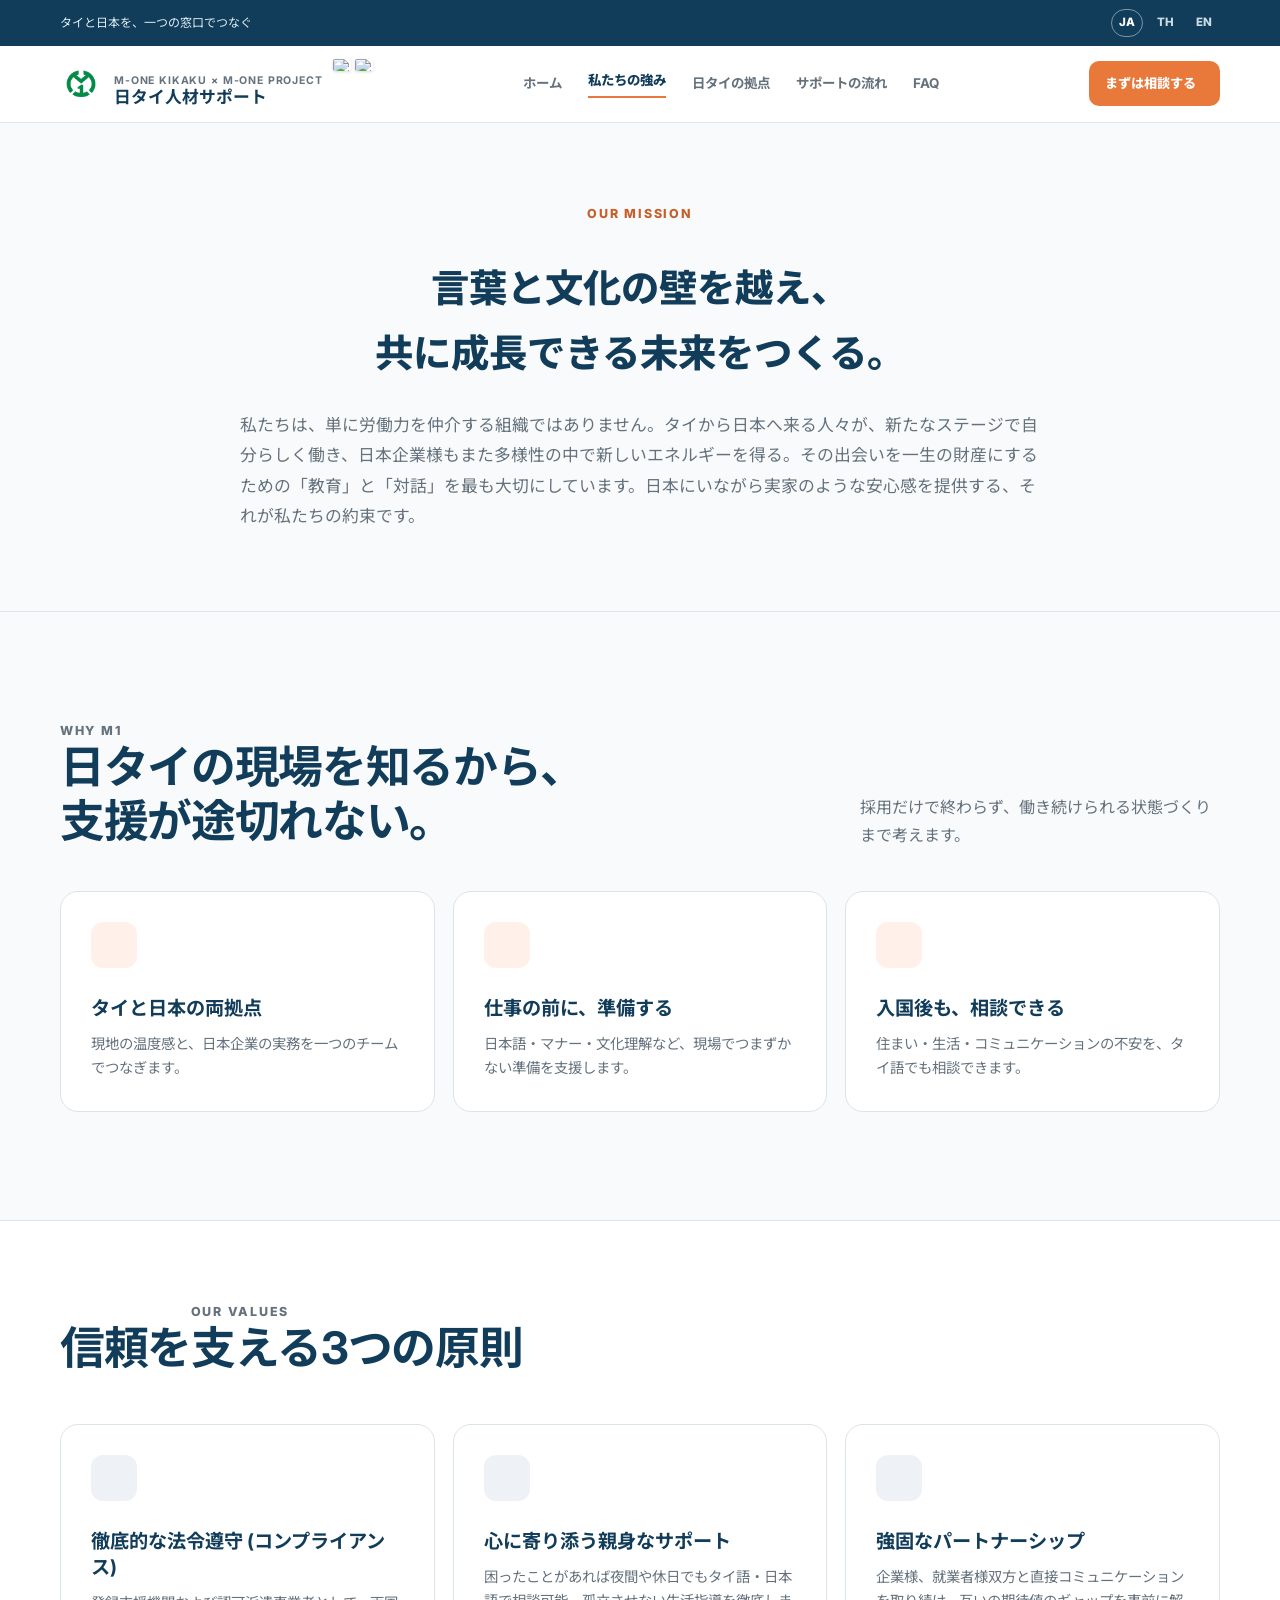
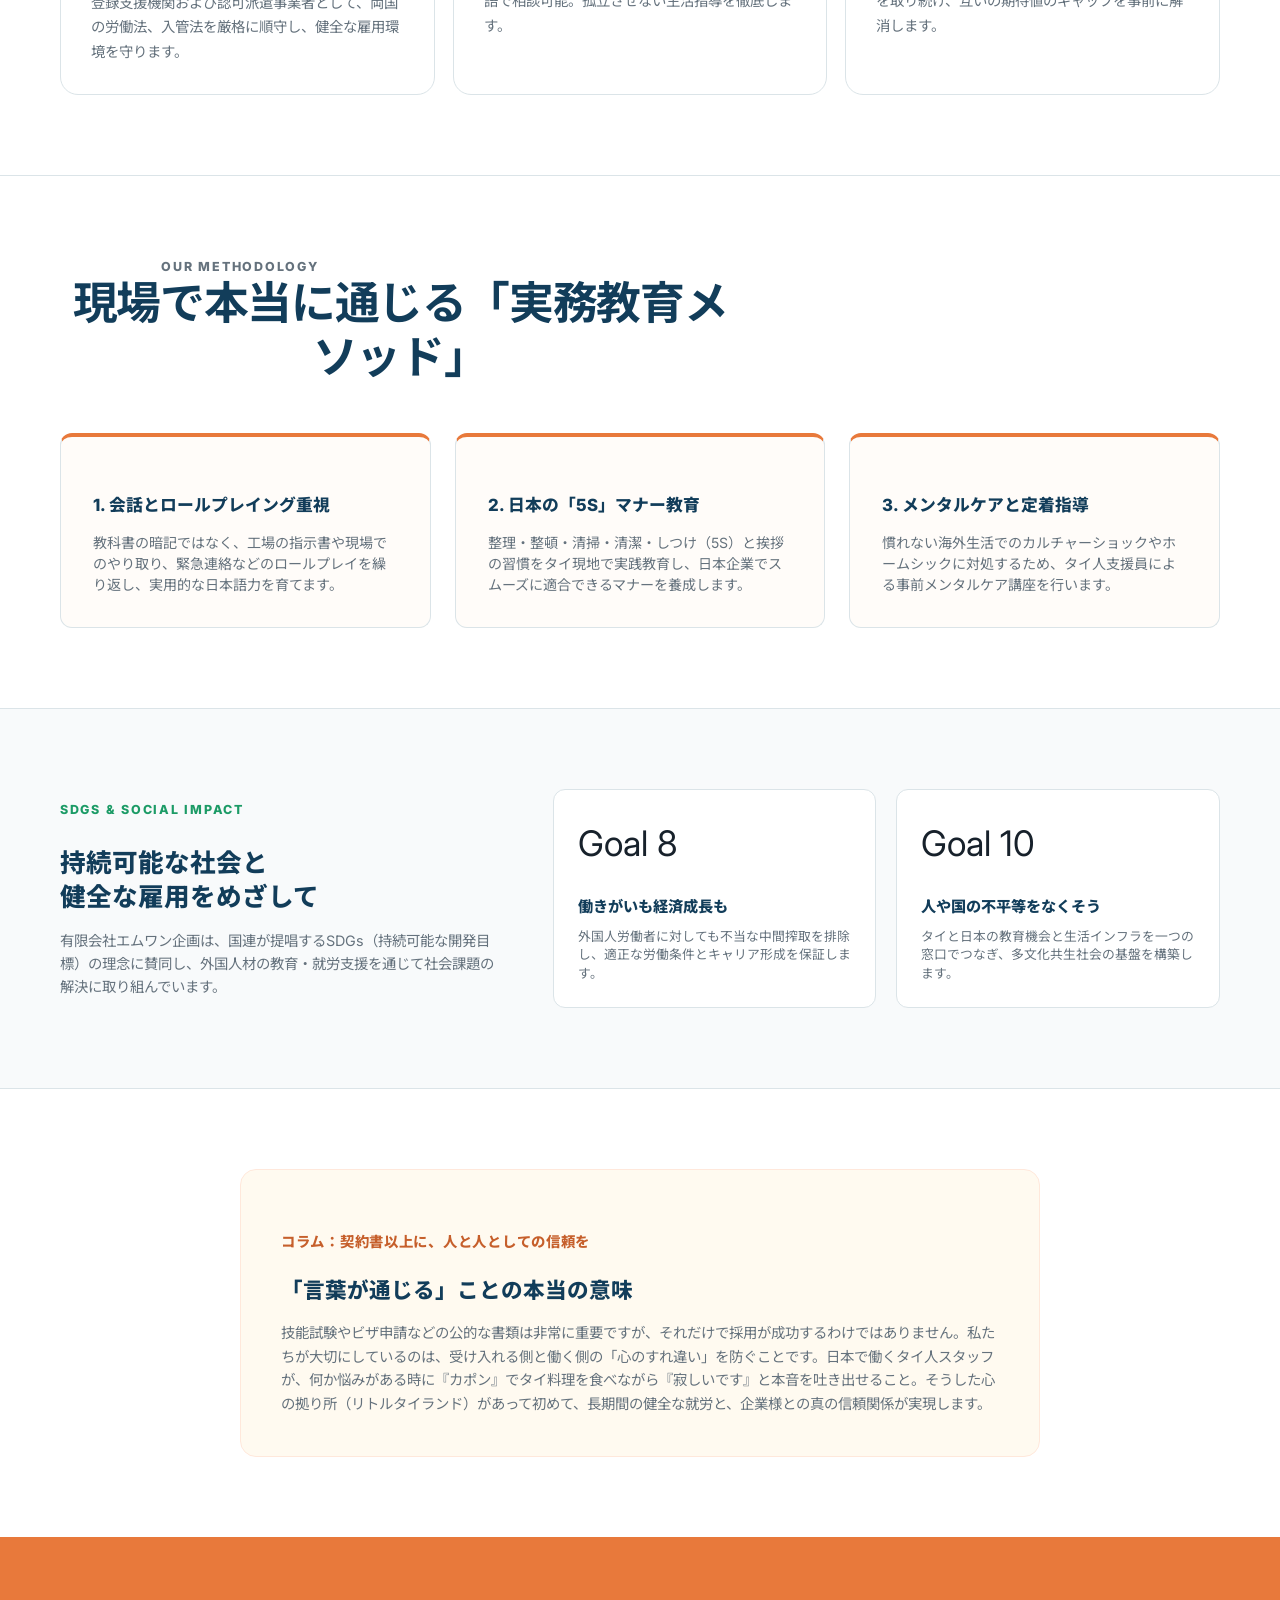
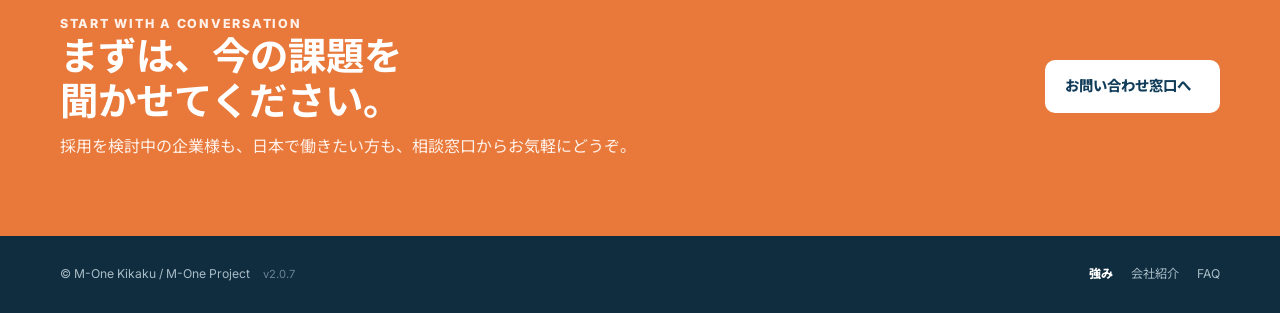
==== commit 065da438: "Update official company profile details and bump version to v2.0.7" ====
--- a/about.html
+++ b/about.html
@@ -1,4 +1,4 @@
-<!-- Version: v2.0.6 -->
+<!-- Version: v2.0.7 -->
 <!doctype html>
 <html lang="ja">
 <head>
@@ -243,7 +243,7 @@
 
   <footer class="site-footer">
     <div class="container footer-inner">
-      <p>© M-One Kikaku / M-One Project <span id="staff-version-display" style="opacity: 0.6; margin-left: 10px; font-size: 0.7rem;">v2.0.6</span></p>
+      <p>© M-One Kikaku / M-One Project <span id="staff-version-display" style="opacity: 0.6; margin-left: 10px; font-size: 0.7rem;">v2.0.7</span></p>
       <div class="footer-links">
         <a href="about.html" aria-current="page"><span data-lang-content="ja" class="is-active">強み</span><span data-lang-content="en">About</span><span data-lang-content="th">จุดแข็ง</span></a>
         <a href="company.html"><span data-lang-content="ja" class="is-active">会社紹介</span><span data-lang-content="en">Profile</span><span data-lang-content="th">ข้อมูลบริษัท</span></a>
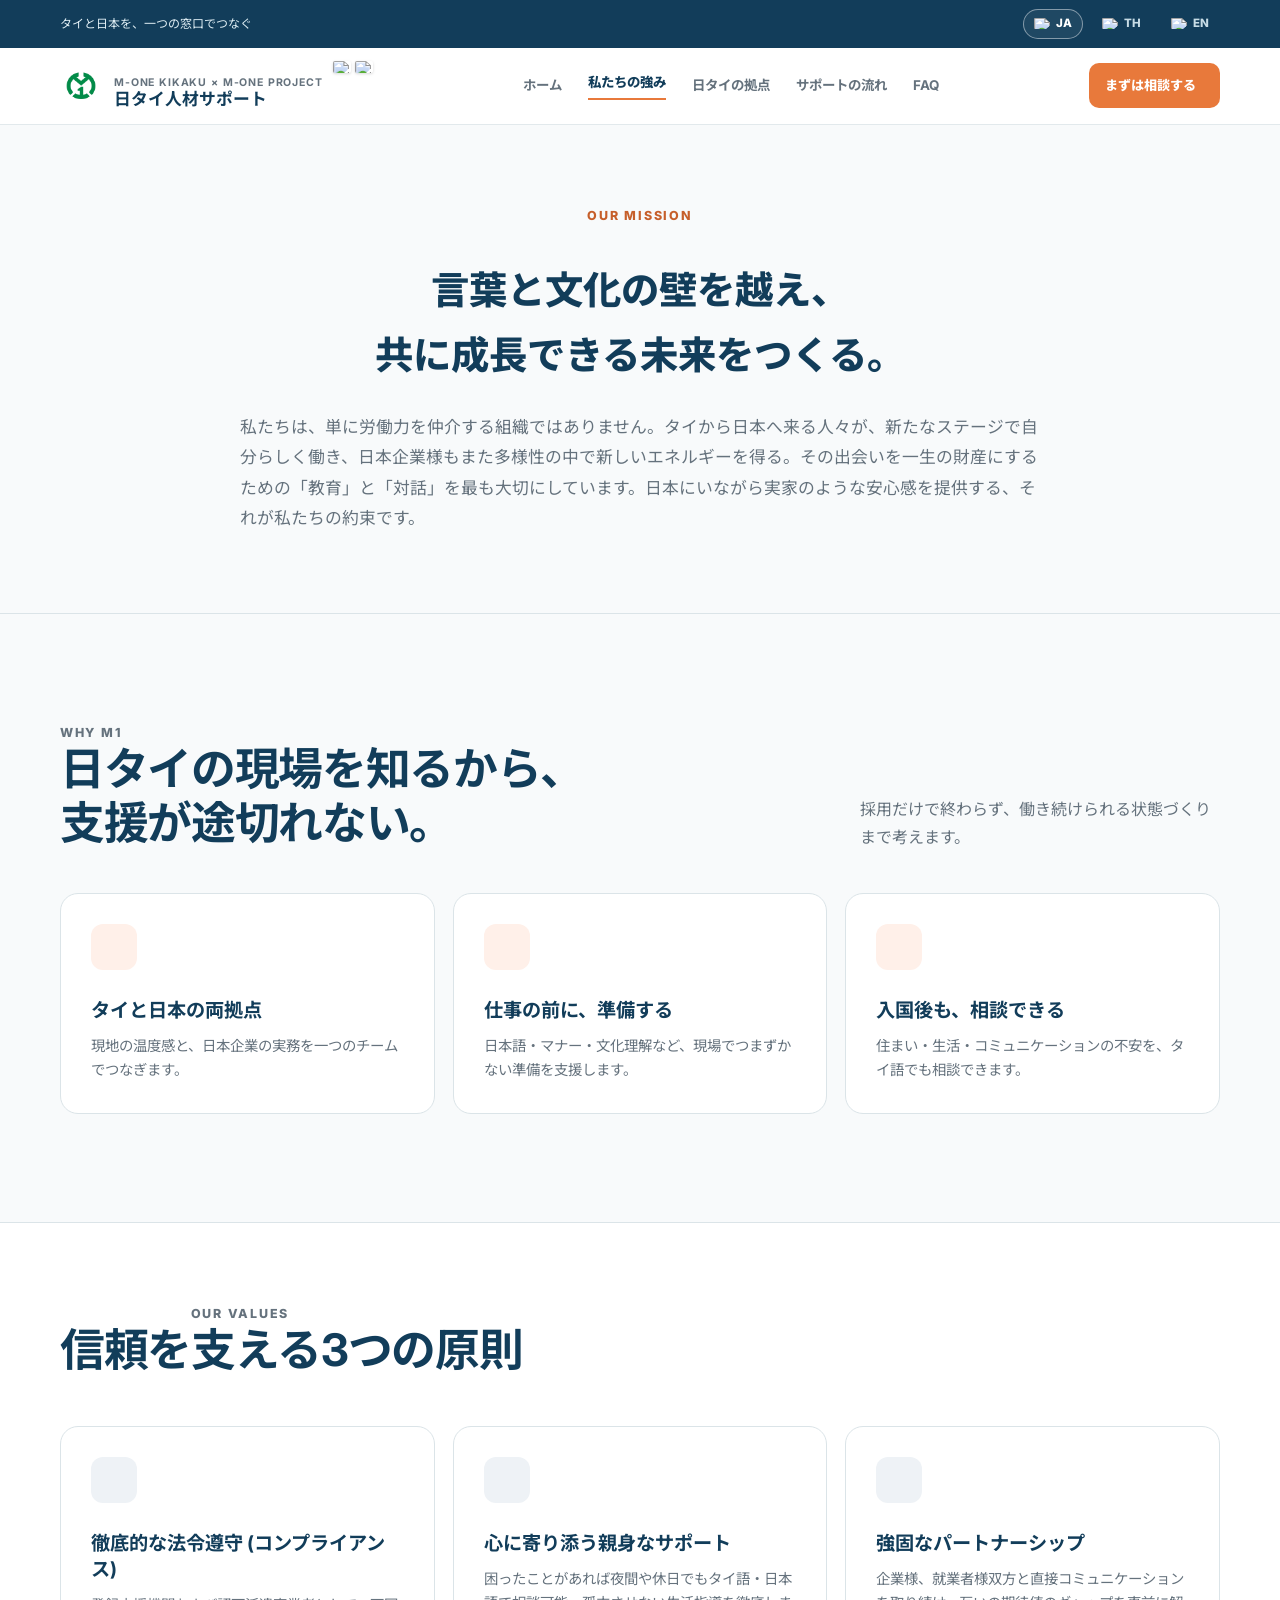
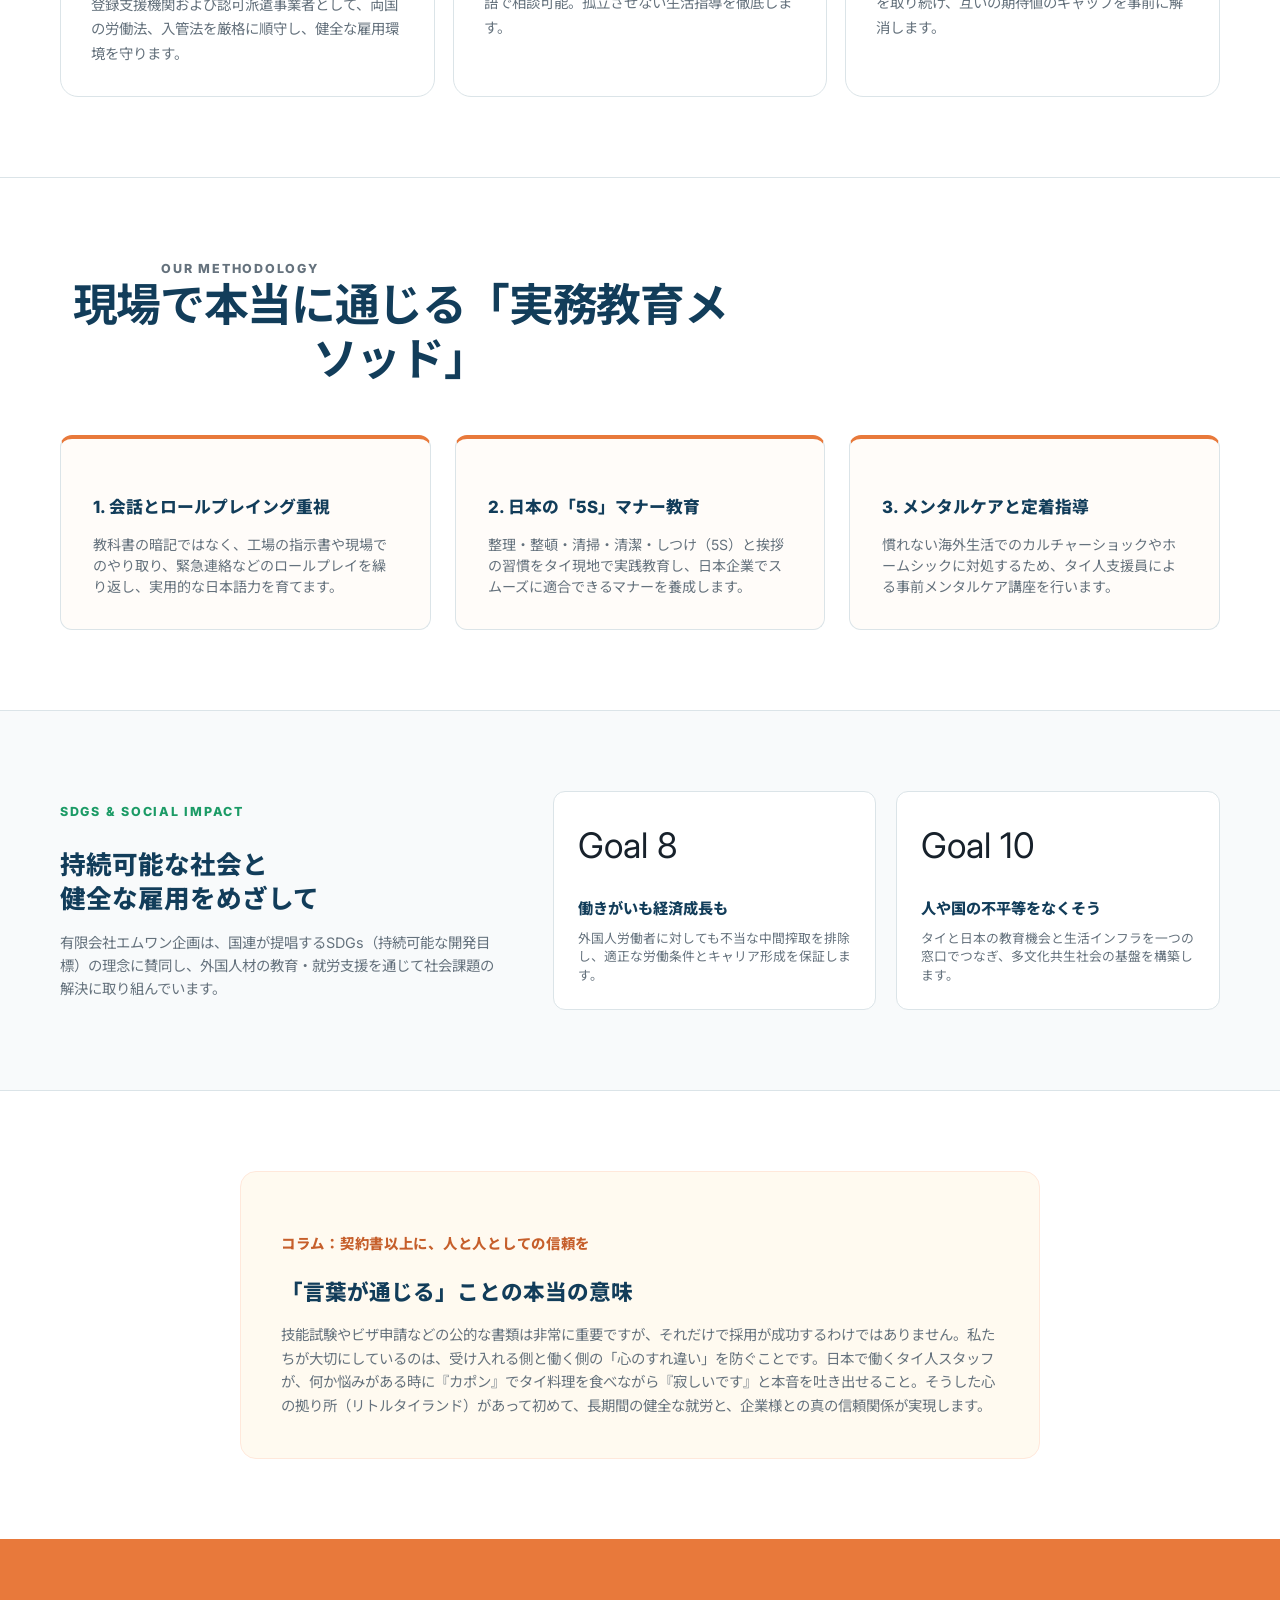
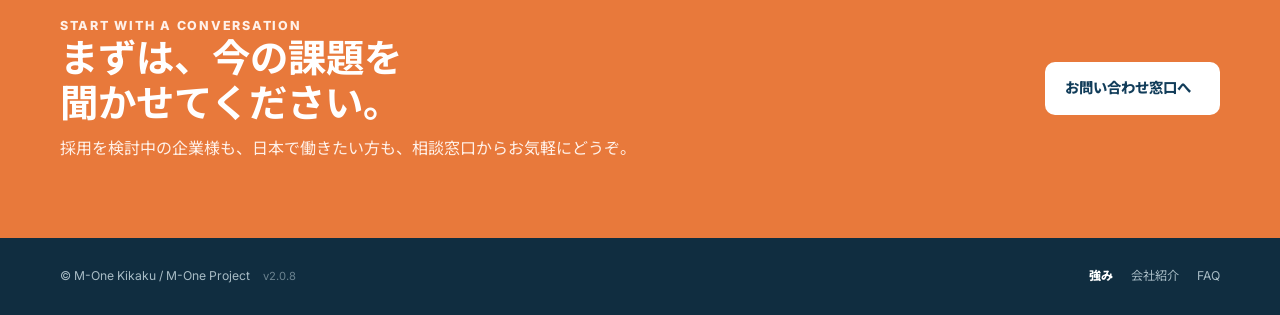
==== commit 32b96774: "Update language switch buttons to display flags (Japan, Thailand, US) v2.0.8" ====
--- a/about.html
+++ b/about.html
@@ -1,4 +1,4 @@
-<!-- Version: v2.0.7 -->
+<!-- Version: v2.0.8 -->
 <!doctype html>
 <html lang="ja">
 <head>
@@ -16,10 +16,10 @@
   <div class="topline">
     <div class="container topline-inner">
       <p><span data-lang-content="ja" class="is-active">タイと日本を、一つの窓口でつなぐ</span><span data-lang-content="en">One trusted window between Thailand and Japan</span><span data-lang-content="th">เชื่อมไทยและญี่ปุ่นด้วยช่องทางเดียว</span></p>
-      <div class="lang-switch" aria-label="Language selector">
-        <button type="button" data-lang="ja" aria-pressed="true">JA</button>
-        <button type="button" data-lang="th" aria-pressed="false">TH</button>
-        <button type="button" data-lang="en" aria-pressed="false">EN</button>
+            <div class="lang-switch" aria-label="Language selector">
+        <button type="button" data-lang="ja" aria-pressed="true"><img src="https://flagcdn.com/jp.svg" alt="日本語">JA</button>
+        <button type="button" data-lang="th" aria-pressed="false"><img src="https://flagcdn.com/th.svg" alt="ไทย">TH</button>
+        <button type="button" data-lang="en" aria-pressed="false"><img src="https://flagcdn.com/us.svg" alt="English">EN</button>
       </div>
     </div>
   </div>
@@ -243,7 +243,7 @@
 
   <footer class="site-footer">
     <div class="container footer-inner">
-      <p>© M-One Kikaku / M-One Project <span id="staff-version-display" style="opacity: 0.6; margin-left: 10px; font-size: 0.7rem;">v2.0.7</span></p>
+      <p>© M-One Kikaku / M-One Project <span id="staff-version-display" style="opacity: 0.6; margin-left: 10px; font-size: 0.7rem;">v2.0.8</span></p>
       <div class="footer-links">
         <a href="about.html" aria-current="page"><span data-lang-content="ja" class="is-active">強み</span><span data-lang-content="en">About</span><span data-lang-content="th">จุดแข็ง</span></a>
         <a href="company.html"><span data-lang-content="ja" class="is-active">会社紹介</span><span data-lang-content="en">Profile</span><span data-lang-content="th">ข้อมูลบริษัท</span></a>
--- a/style.css
+++ b/style.css
@@ -32,9 +32,10 @@
     .topline { padding: 9px 0; color: #dfeef4; background: var(--navy); font-size: .75rem; }
     .topline-inner { display: flex; justify-content: space-between; align-items: center; gap: 20px; }
     .topline p { margin: 0; }
-    .lang-switch { display: flex; align-items: center; gap: 6px; }
-    .lang-switch button { padding: 3px 7px; color: #c7dce5; background: transparent; border: 1px solid transparent; border-radius: 999px; cursor: pointer; font-size: .72rem; font-weight: 800; }
-    .lang-switch button:hover, .lang-switch button[aria-pressed="true"] { color: var(--white); border-color: rgba(255,255,255,.45); }
+    .lang-switch { display: flex; align-items: center; gap: 8px; }
+    .lang-switch button { display: inline-flex; align-items: center; gap: 6px; padding: 4px 10px; color: #c7dce5; background: transparent; border: 1px solid transparent; border-radius: 999px; cursor: pointer; font-size: .72rem; font-weight: 800; }
+    .lang-switch button img { width: 16px; height: 11px; object-fit: cover; border-radius: 1px; }
+    .lang-switch button:hover, .lang-switch button[aria-pressed="true"] { color: var(--white); border-color: rgba(255,255,255,.45); background: rgba(255,255,255,0.06); }
 
     .site-header { position: sticky; top: 0; z-index: 20; background: rgba(255,255,255,.96); border-bottom: 1px solid rgba(219,228,232,.8); backdrop-filter: blur(14px); }
     .header-inner { display: flex; align-items: center; justify-content: space-between; min-height: 76px; gap: 28px; }
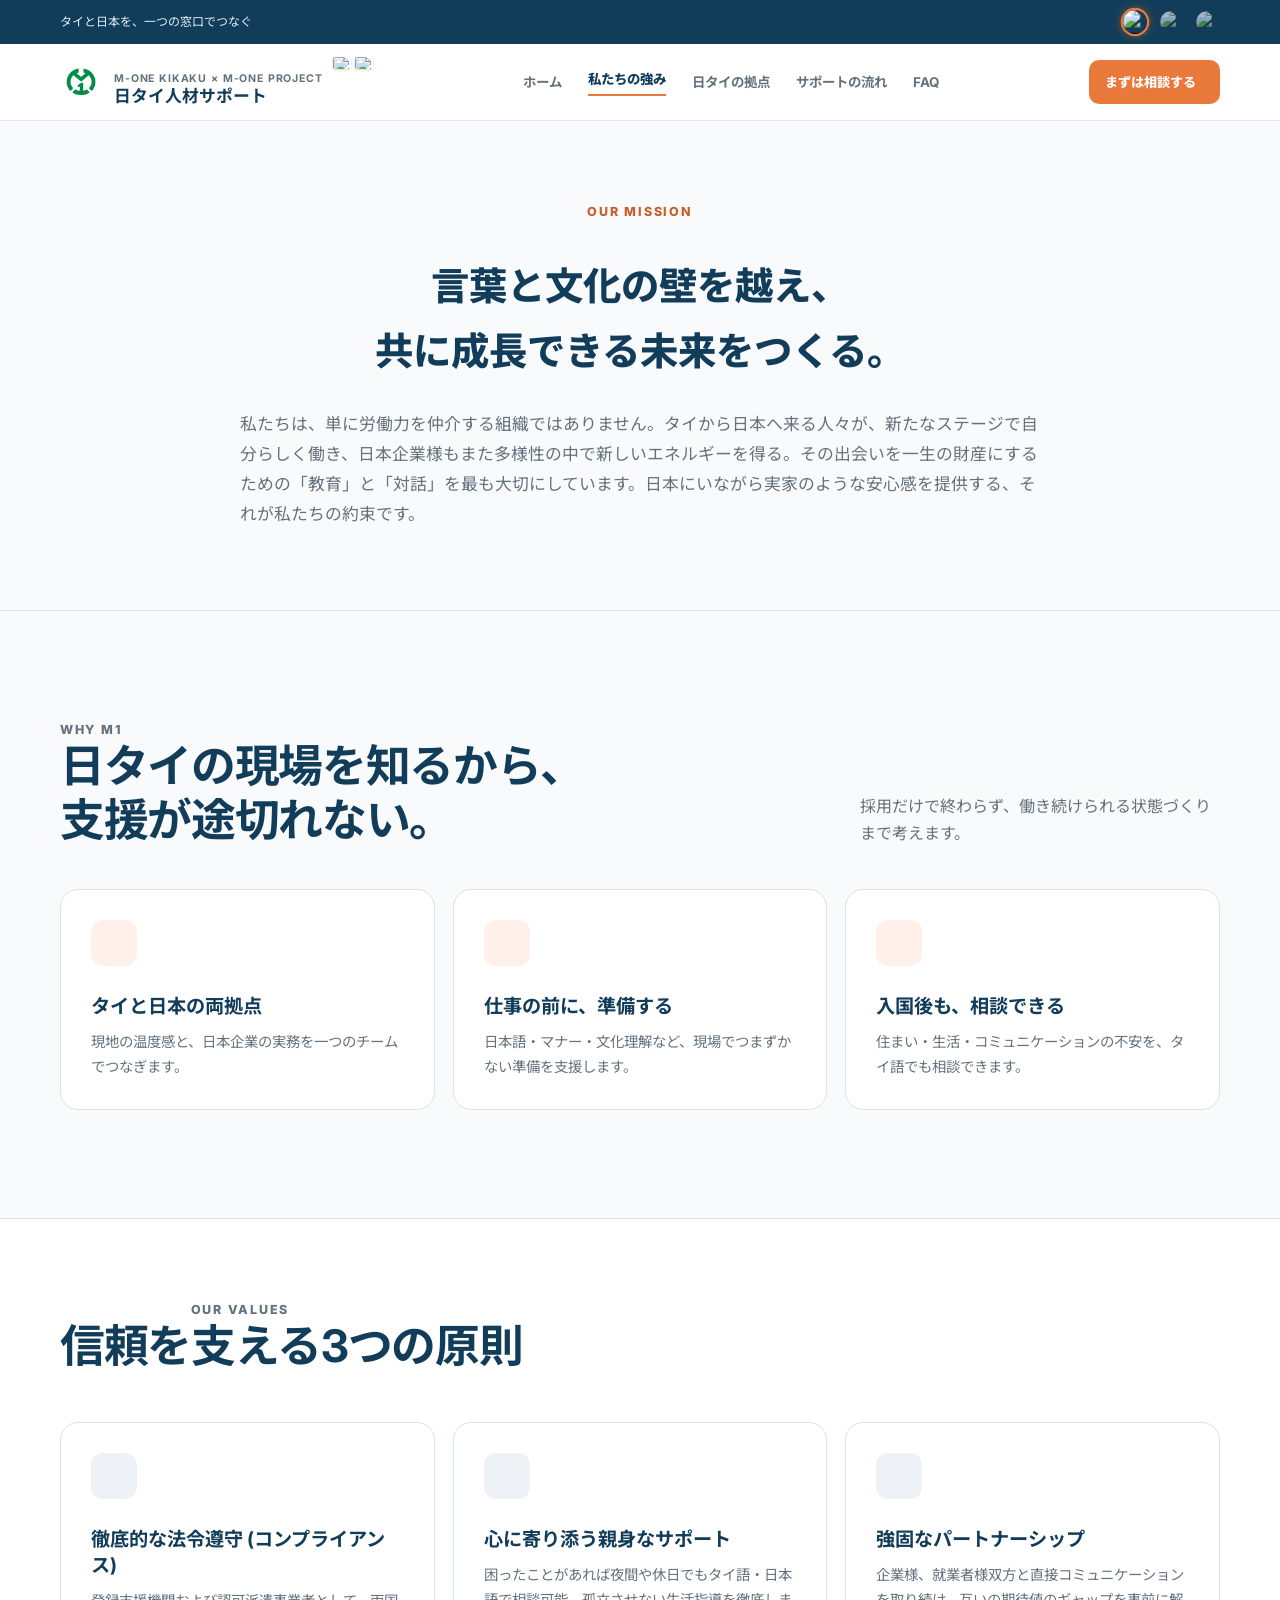
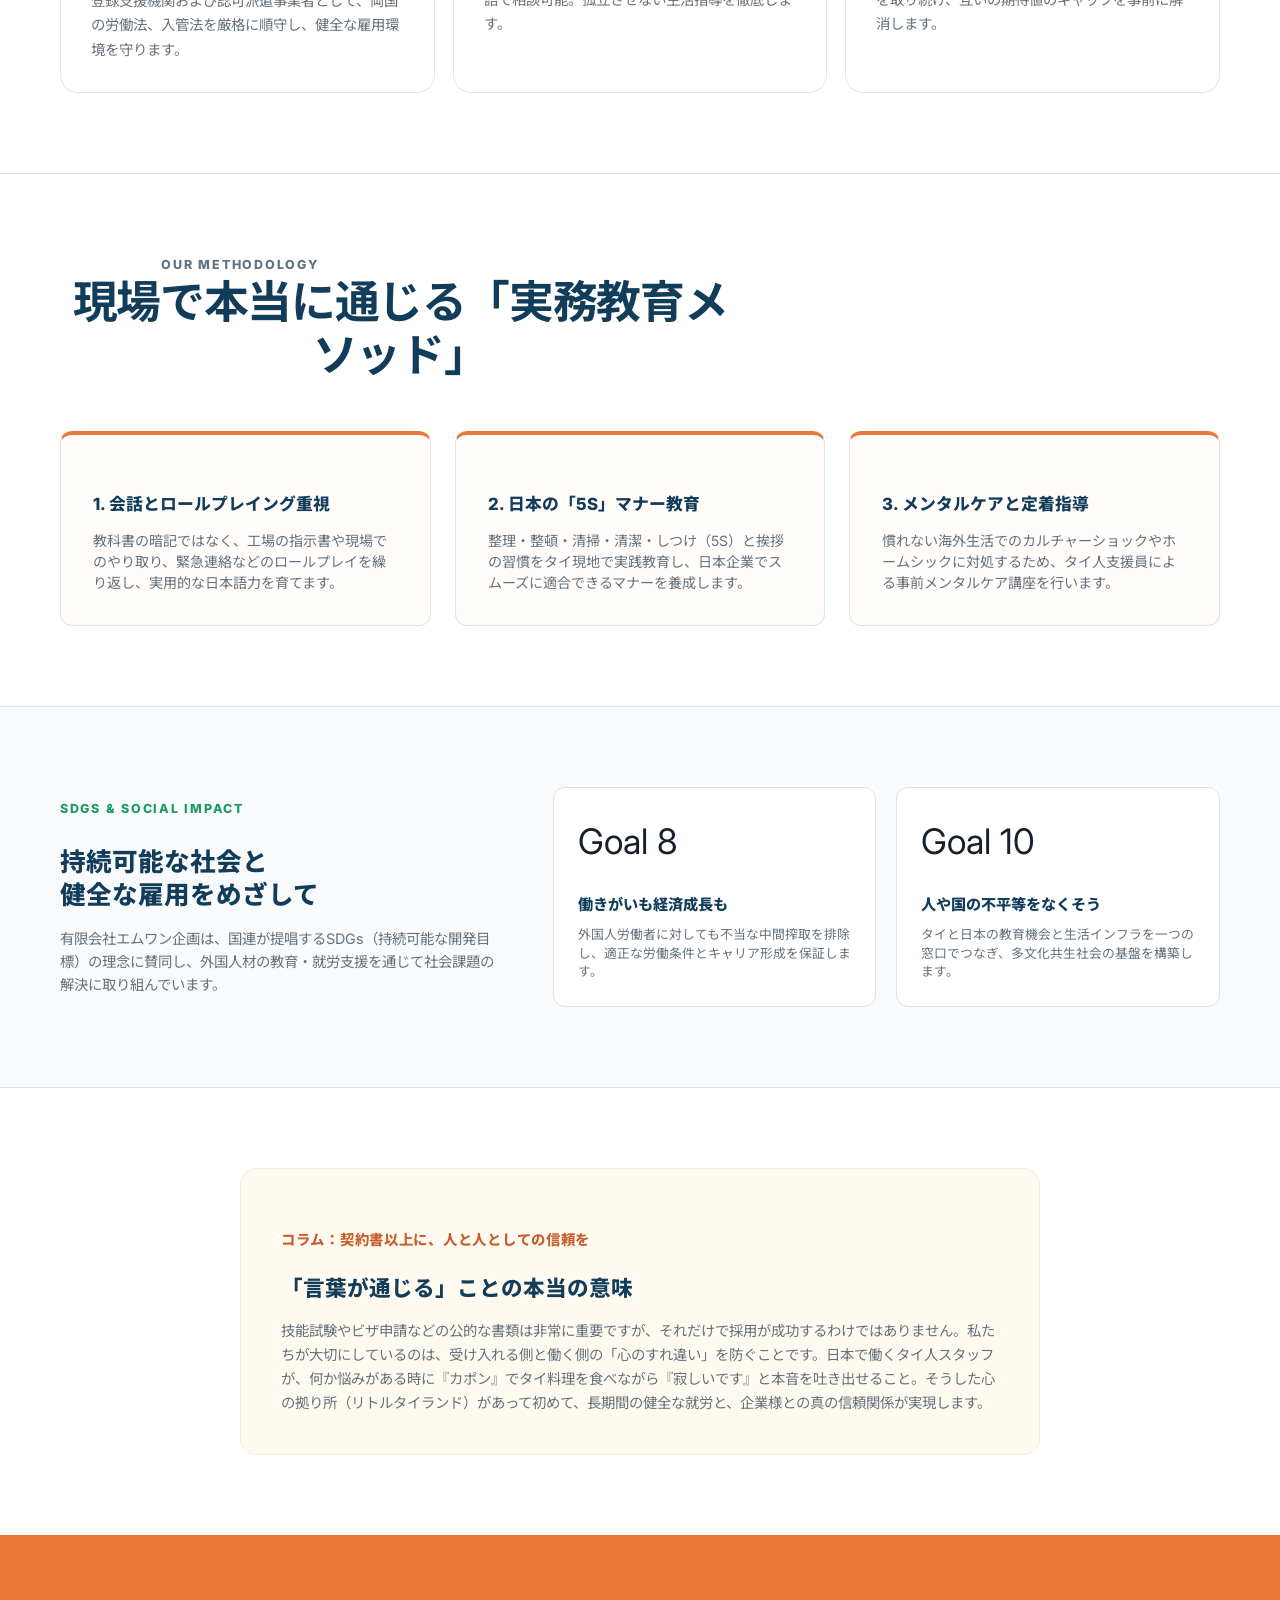
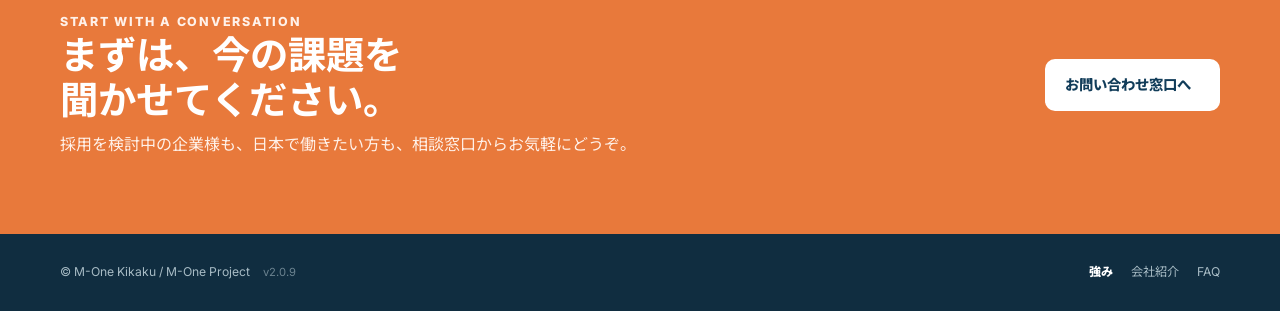
==== commit db52c8bc: "Change lang-switch to circular flag badges v2.0.9" ====
--- a/about.html
+++ b/about.html
@@ -1,4 +1,4 @@
-<!-- Version: v2.0.8 -->
+<!-- Version: v2.0.9 -->
 <!doctype html>
 <html lang="ja">
 <head>
@@ -16,10 +16,10 @@
   <div class="topline">
     <div class="container topline-inner">
       <p><span data-lang-content="ja" class="is-active">タイと日本を、一つの窓口でつなぐ</span><span data-lang-content="en">One trusted window between Thailand and Japan</span><span data-lang-content="th">เชื่อมไทยและญี่ปุ่นด้วยช่องทางเดียว</span></p>
-            <div class="lang-switch" aria-label="Language selector">
-        <button type="button" data-lang="ja" aria-pressed="true"><img src="https://flagcdn.com/jp.svg" alt="日本語">JA</button>
-        <button type="button" data-lang="th" aria-pressed="false"><img src="https://flagcdn.com/th.svg" alt="ไทย">TH</button>
-        <button type="button" data-lang="en" aria-pressed="false"><img src="https://flagcdn.com/us.svg" alt="English">EN</button>
+                  <div class="lang-switch" aria-label="Language selector">
+        <button type="button" data-lang="ja" aria-pressed="true" title="日本語"><img src="https://flagcdn.com/jp.svg" alt="日本語"></button>
+        <button type="button" data-lang="th" aria-pressed="false" title="ไทย"><img src="https://flagcdn.com/th.svg" alt="ไทย"></button>
+        <button type="button" data-lang="en" aria-pressed="false" title="English"><img src="https://flagcdn.com/us.svg" alt="English"></button>
       </div>
     </div>
   </div>
@@ -243,7 +243,7 @@
 
   <footer class="site-footer">
     <div class="container footer-inner">
-      <p>© M-One Kikaku / M-One Project <span id="staff-version-display" style="opacity: 0.6; margin-left: 10px; font-size: 0.7rem;">v2.0.8</span></p>
+      <p>© M-One Kikaku / M-One Project <span id="staff-version-display" style="opacity: 0.6; margin-left: 10px; font-size: 0.7rem;">v2.0.9</span></p>
       <div class="footer-links">
         <a href="about.html" aria-current="page"><span data-lang-content="ja" class="is-active">強み</span><span data-lang-content="en">About</span><span data-lang-content="th">จุดแข็ง</span></a>
         <a href="company.html"><span data-lang-content="ja" class="is-active">会社紹介</span><span data-lang-content="en">Profile</span><span data-lang-content="th">ข้อมูลบริษัท</span></a>
--- a/style.css
+++ b/style.css
@@ -32,10 +32,11 @@
     .topline { padding: 9px 0; color: #dfeef4; background: var(--navy); font-size: .75rem; }
     .topline-inner { display: flex; justify-content: space-between; align-items: center; gap: 20px; }
     .topline p { margin: 0; }
-    .lang-switch { display: flex; align-items: center; gap: 8px; }
-    .lang-switch button { display: inline-flex; align-items: center; gap: 6px; padding: 4px 10px; color: #c7dce5; background: transparent; border: 1px solid transparent; border-radius: 999px; cursor: pointer; font-size: .72rem; font-weight: 800; }
-    .lang-switch button img { width: 16px; height: 11px; object-fit: cover; border-radius: 1px; }
-    .lang-switch button:hover, .lang-switch button[aria-pressed="true"] { color: var(--white); border-color: rgba(255,255,255,.45); background: rgba(255,255,255,0.06); }
+    .lang-switch { display: flex; align-items: center; gap: 10px; }
+    .lang-switch button { display: flex; align-items: center; justify-content: center; width: 26px; height: 26px; padding: 0; background: transparent; border: 2px solid transparent; border-radius: 50%; cursor: pointer; transition: all 0.2s ease; overflow: hidden; opacity: 0.65; }
+    .lang-switch button img { width: 100%; height: 100%; object-fit: cover; border-radius: 50%; }
+    .lang-switch button:hover { opacity: 1; transform: scale(1.1); }
+    .lang-switch button[aria-pressed="true"] { opacity: 1; border-color: var(--orange); transform: scale(1.1); box-shadow: 0 0 8px rgba(255, 122, 0, 0.4); }
 
     .site-header { position: sticky; top: 0; z-index: 20; background: rgba(255,255,255,.96); border-bottom: 1px solid rgba(219,228,232,.8); backdrop-filter: blur(14px); }
     .header-inner { display: flex; align-items: center; justify-content: space-between; min-height: 76px; gap: 28px; }
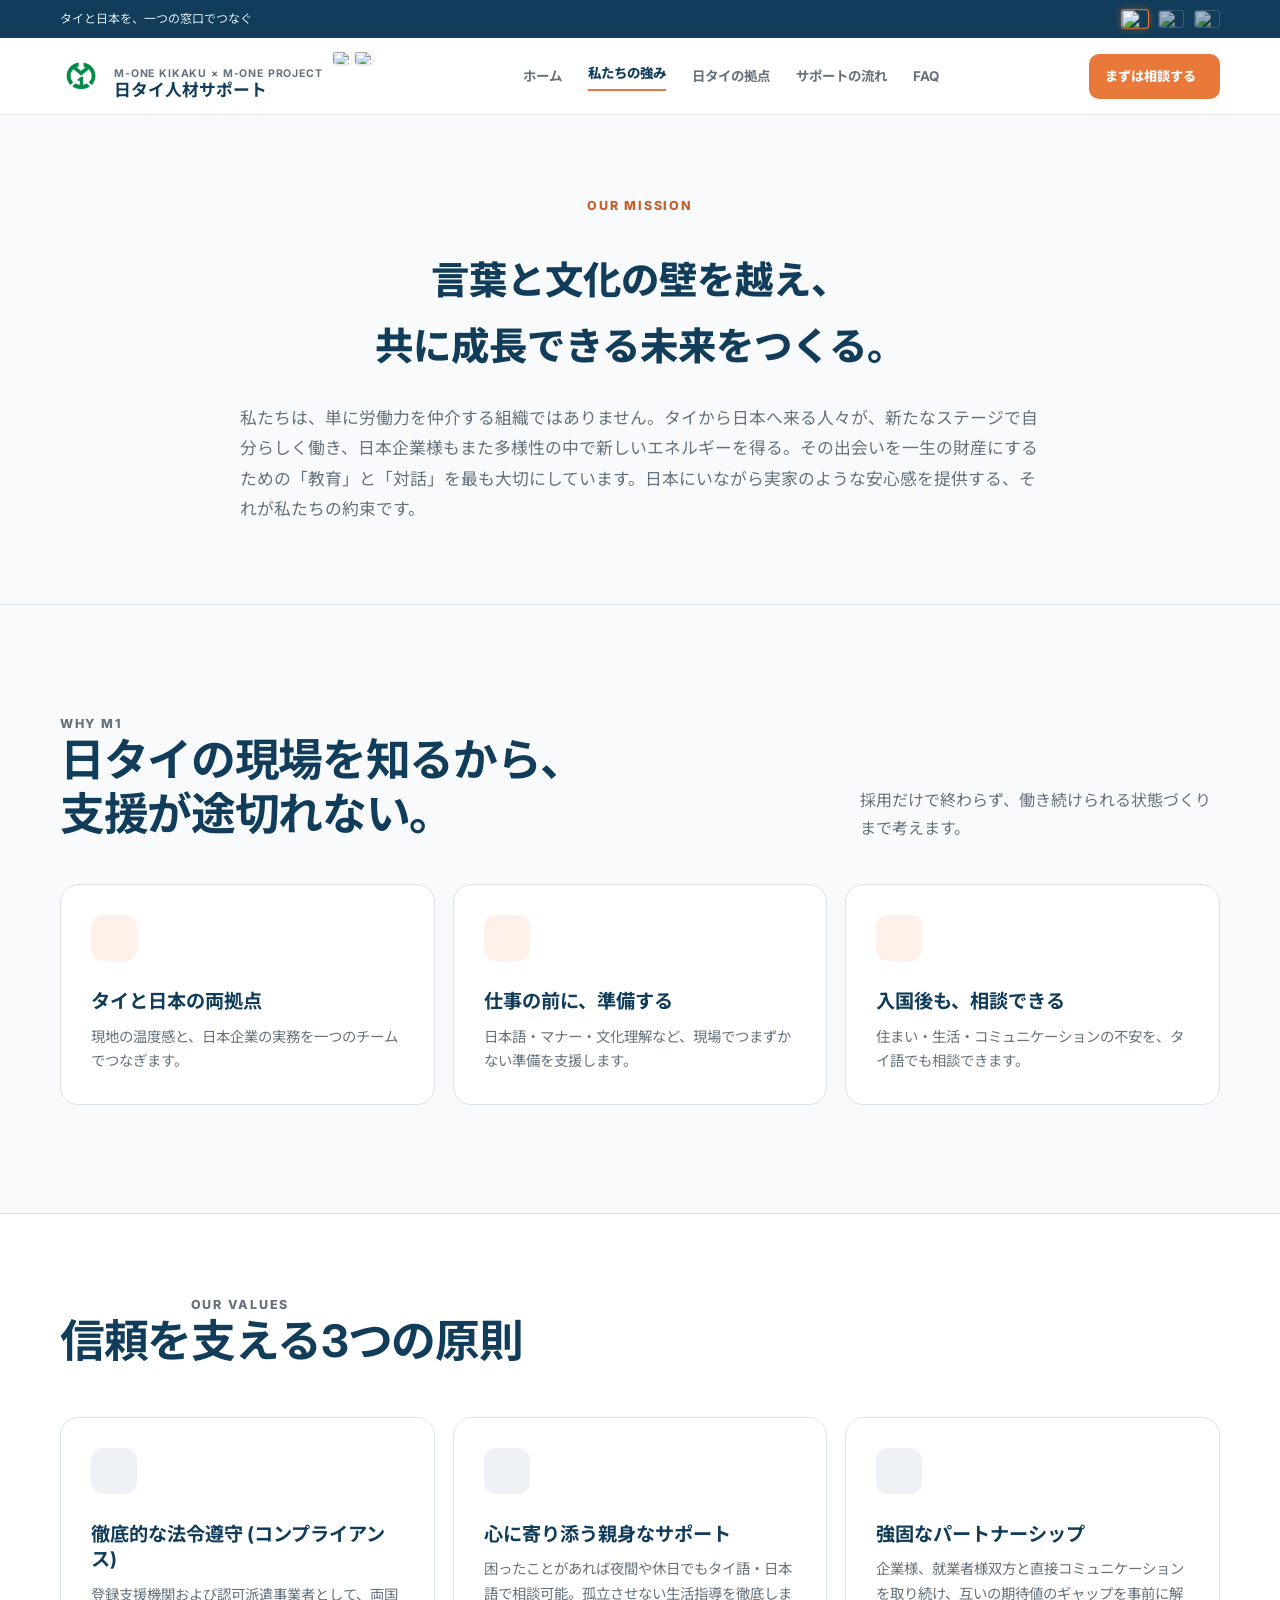
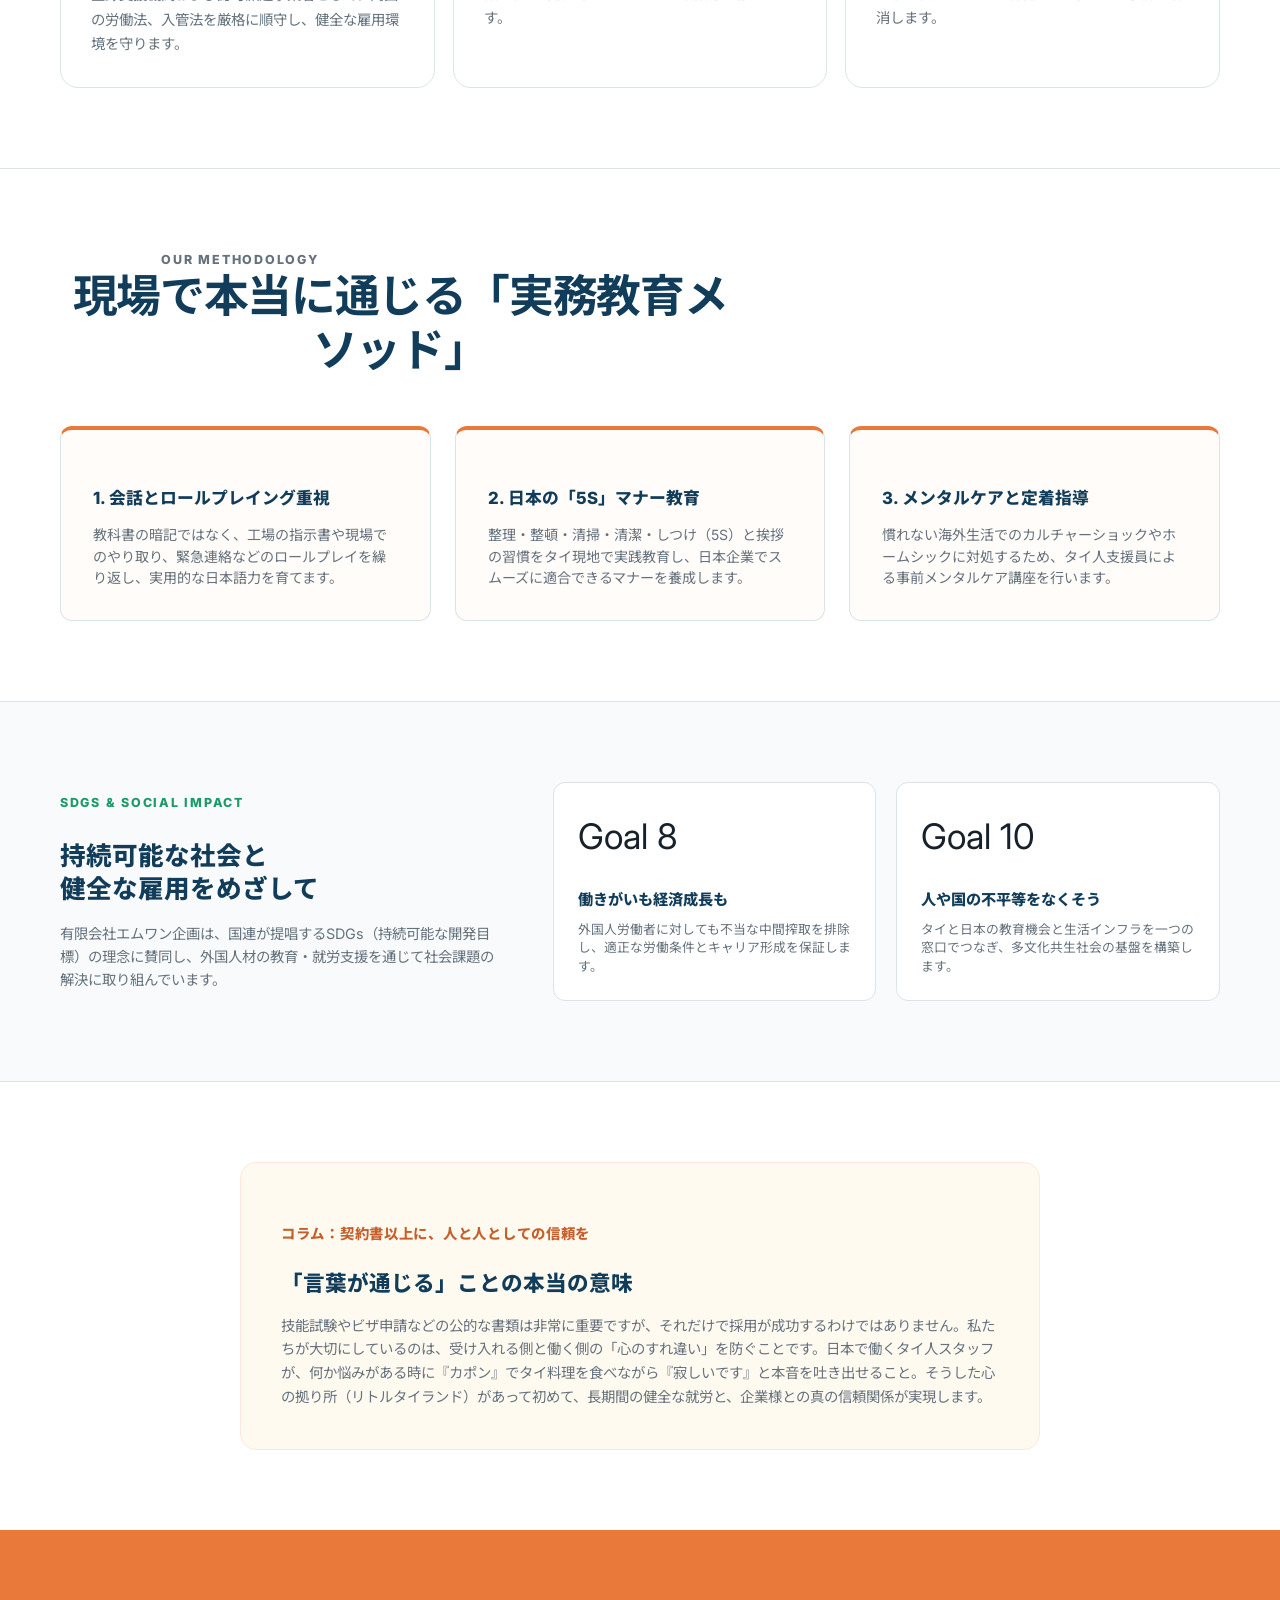
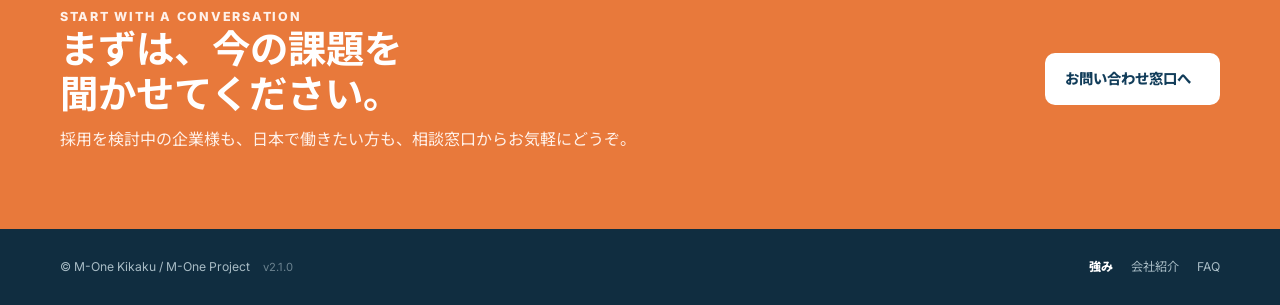
==== commit 06d4ea88: "Update language switch button style to standard rectangular flags v2.1.0" ====
--- a/about.html
+++ b/about.html
@@ -1,4 +1,4 @@
-<!-- Version: v2.0.9 -->
+<!-- Version: v2.1.0 -->
 <!doctype html>
 <html lang="ja">
 <head>
@@ -243,7 +243,7 @@
 
   <footer class="site-footer">
     <div class="container footer-inner">
-      <p>© M-One Kikaku / M-One Project <span id="staff-version-display" style="opacity: 0.6; margin-left: 10px; font-size: 0.7rem;">v2.0.9</span></p>
+      <p>© M-One Kikaku / M-One Project <span id="staff-version-display" style="opacity: 0.6; margin-left: 10px; font-size: 0.7rem;">v2.1.0</span></p>
       <div class="footer-links">
         <a href="about.html" aria-current="page"><span data-lang-content="ja" class="is-active">強み</span><span data-lang-content="en">About</span><span data-lang-content="th">จุดแข็ง</span></a>
         <a href="company.html"><span data-lang-content="ja" class="is-active">会社紹介</span><span data-lang-content="en">Profile</span><span data-lang-content="th">ข้อมูลบริษัท</span></a>
--- a/style.css
+++ b/style.css
@@ -33,10 +33,10 @@
     .topline-inner { display: flex; justify-content: space-between; align-items: center; gap: 20px; }
     .topline p { margin: 0; }
     .lang-switch { display: flex; align-items: center; gap: 10px; }
-    .lang-switch button { display: flex; align-items: center; justify-content: center; width: 26px; height: 26px; padding: 0; background: transparent; border: 2px solid transparent; border-radius: 50%; cursor: pointer; transition: all 0.2s ease; overflow: hidden; opacity: 0.65; }
-    .lang-switch button img { width: 100%; height: 100%; object-fit: cover; border-radius: 50%; }
-    .lang-switch button:hover { opacity: 1; transform: scale(1.1); }
-    .lang-switch button[aria-pressed="true"] { opacity: 1; border-color: var(--orange); transform: scale(1.1); box-shadow: 0 0 8px rgba(255, 122, 0, 0.4); }
+    .lang-switch button { display: flex; align-items: center; justify-content: center; width: 26px; height: 18px; padding: 0; background: transparent; border: 1px solid rgba(255,255,255,0.25); border-radius: 3px; cursor: pointer; transition: all 0.2s ease; overflow: hidden; opacity: 0.65; }
+    .lang-switch button img { width: 100%; height: 100%; object-fit: cover; }
+    .lang-switch button:hover { opacity: 1; transform: scale(1.08); border-color: rgba(255,255,255,0.6); }
+    .lang-switch button[aria-pressed="true"] { opacity: 1; border-color: var(--orange); border-width: 1.5px; transform: scale(1.08); box-shadow: 0 0 6px rgba(255, 122, 0, 0.4); }
 
     .site-header { position: sticky; top: 0; z-index: 20; background: rgba(255,255,255,.96); border-bottom: 1px solid rgba(219,228,232,.8); backdrop-filter: blur(14px); }
     .header-inner { display: flex; align-items: center; justify-content: space-between; min-height: 76px; gap: 28px; }
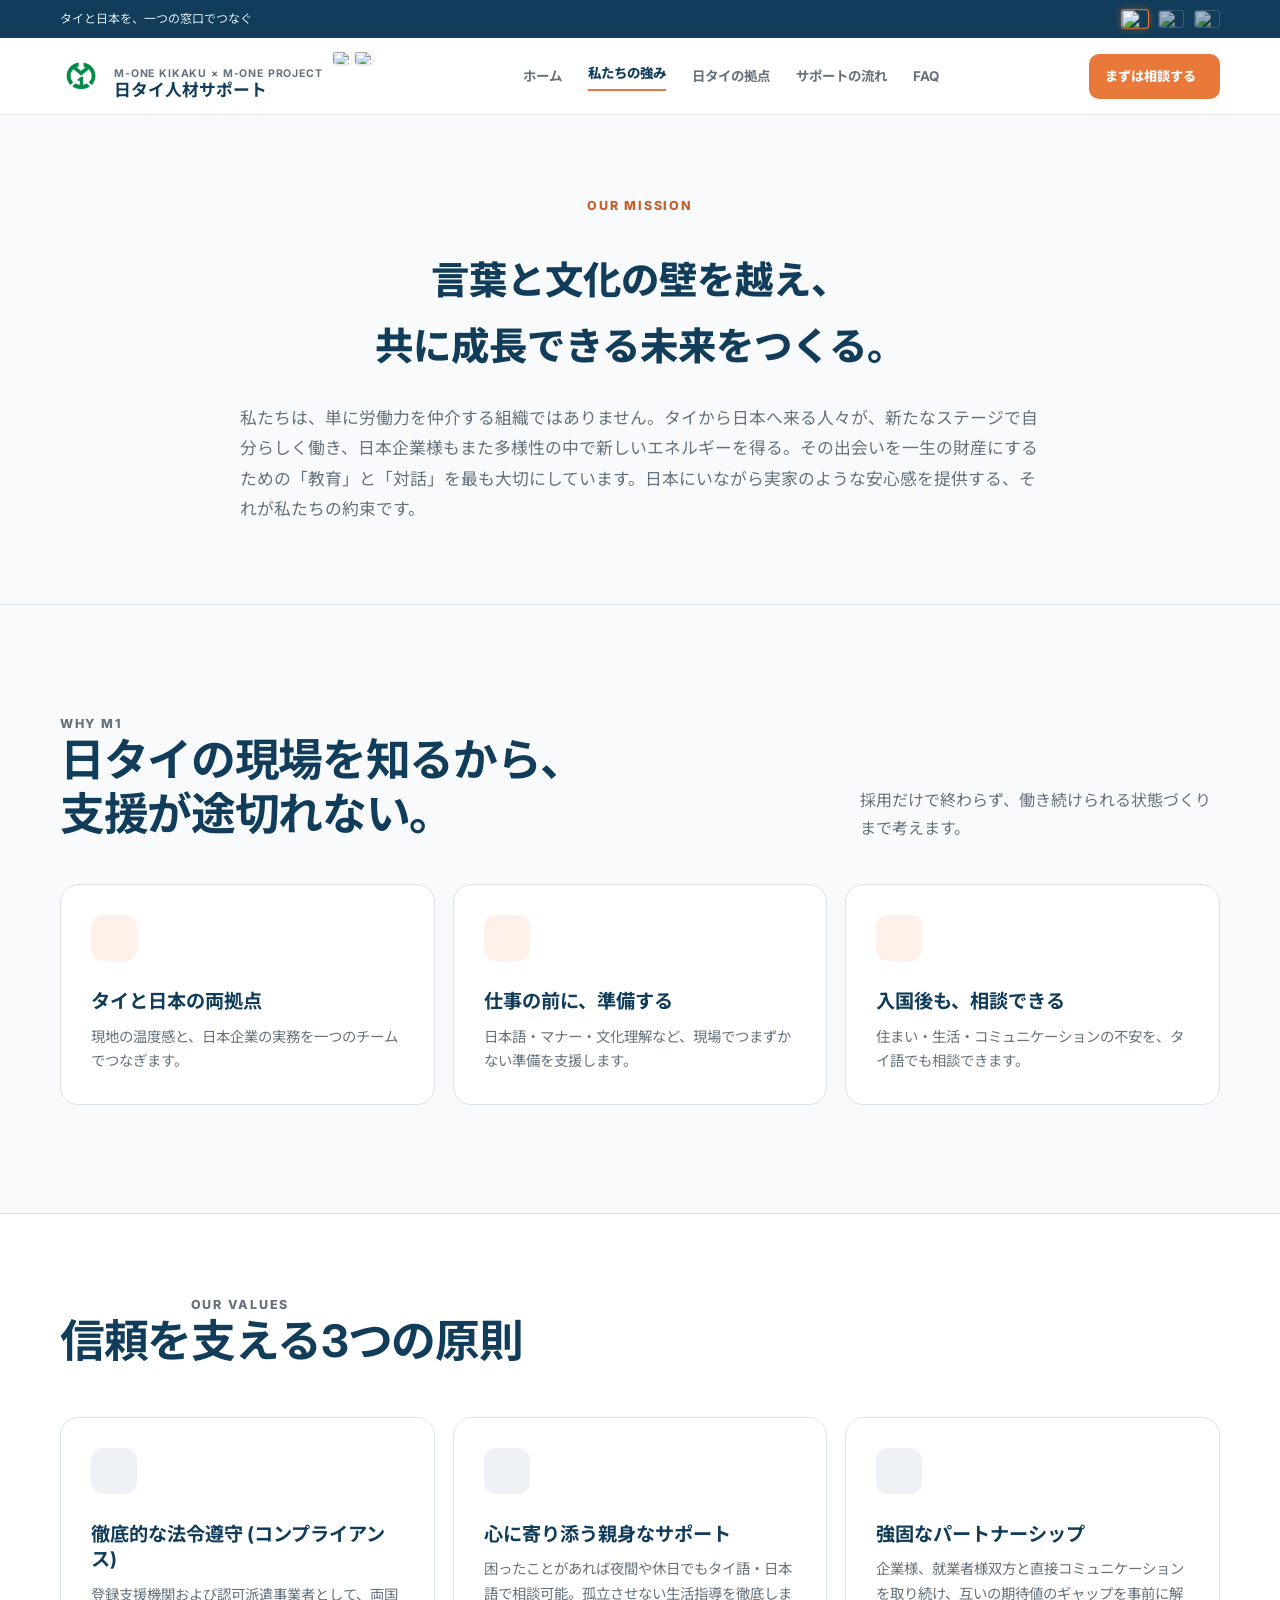
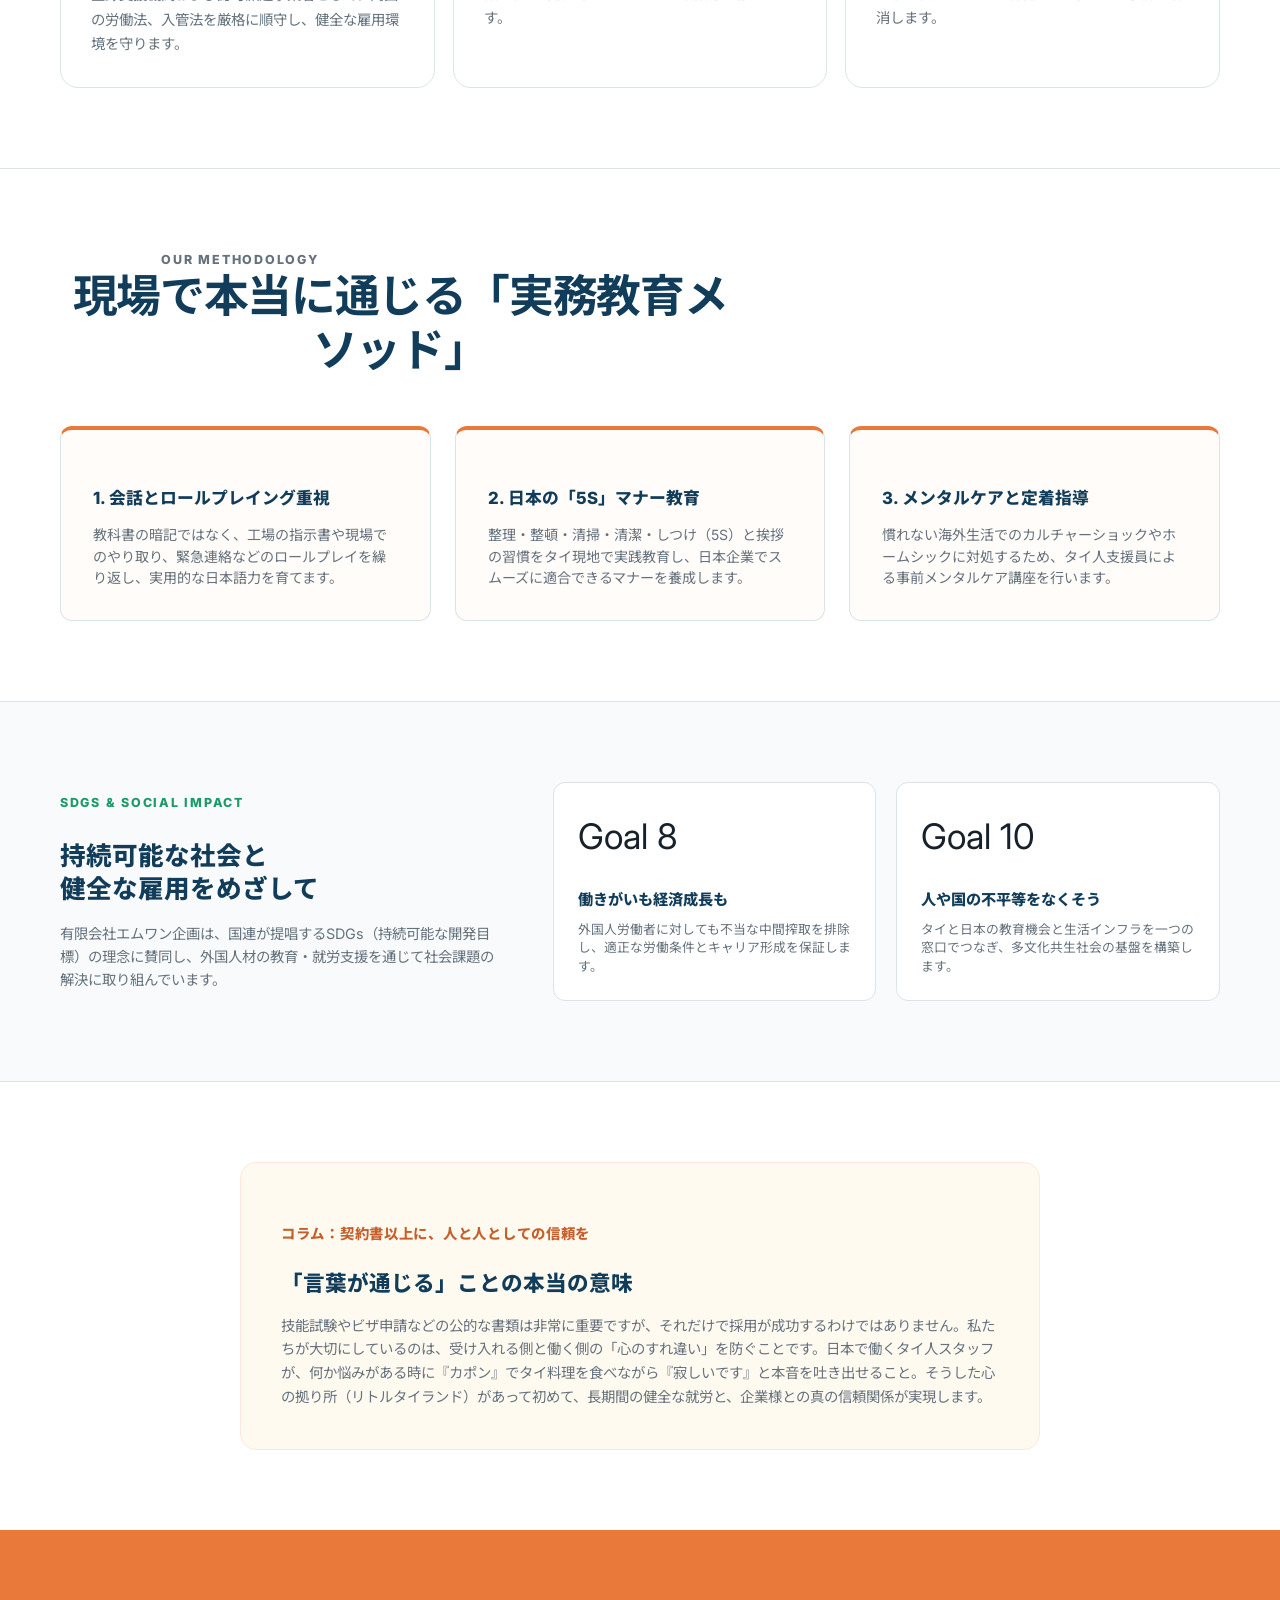
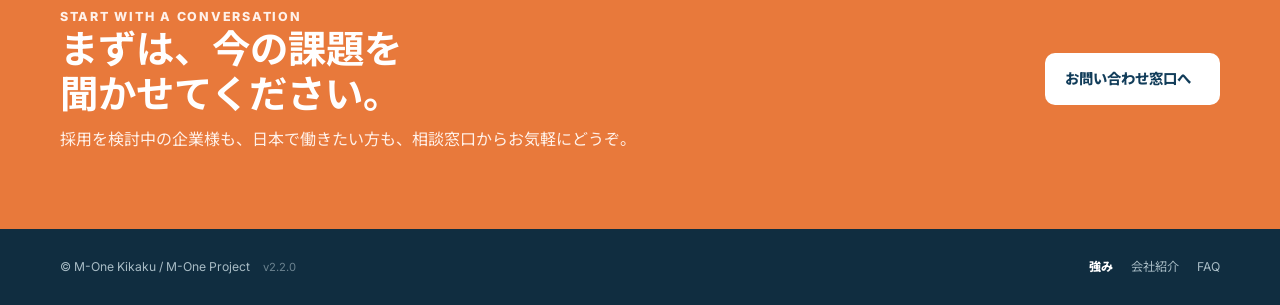
==== commit f89ee660: "Create contact.html with real forms, resolve query transition loops site-wide v2.2.0" ====
--- a/about.html
+++ b/about.html
@@ -1,4 +1,4 @@
-<!-- Version: v2.1.0 -->
+<!-- Version: v2.2.0 -->
 <!doctype html>
 <html lang="ja">
 <head>
@@ -37,7 +37,7 @@
         <a href="process.html"><span data-lang-content="ja" class="is-active">サポートの流れ</span><span data-lang-content="en">How it works</span><span data-lang-content="th">ขั้นตอน</span></a>
         <a href="faq.html">FAQ</a>
       </nav>
-      <a class="header-cta" href="index.html#contact"><span data-lang-content="ja" class="is-active">まずは相談する</span><span data-lang-content="en">Talk to us</span><span data-lang-content="th">ปรึกษาเรา</span><i class="ri-arrow-right-line"></i></a>
+      <a class="header-cta" href="contact.html"><span data-lang-content="ja" class="is-active">まずは相談する</span><span data-lang-content="en">Talk to us</span><span data-lang-content="th">ปรึกษาเรา</span><i class="ri-arrow-right-line"></i></a>
       <button class="menu-toggle" id="menu-toggle" type="button" aria-label="メニューを開く" aria-expanded="false"><i class="ri-menu-3-line"></i></button>
     </div>
   </header>
@@ -237,13 +237,13 @@
     </section>
 
   <section class="contact" id="contact">
-      <div class="container contact-inner"><div><p class="eyebrow" style="color:#fff1e9">Start with a conversation</p><h2><span data-lang-content="ja" class="is-active">まずは、今の課題を<br>聞かせてください。</span><span data-lang-content="en">Tell us what you need first.</span><span data-lang-content="th">เล่าความต้องการของคุณให้เราฟังก่อน</span></h2><p><span data-lang-content="ja" class="is-active">採用を検討中の企業様も、日本で働きたい方も、相談窓口からお気軽にどうぞ。</span><span data-lang-content="en">Companies considering hiring and people seeking work in Japan are welcome to start with a conversation.</span><span data-lang-content="th">ทั้งบริษัทที่กำลังพิจารณารับสมัครและผู้ที่ต้องการทำงานในญี่ปุ่น สามารถเริ่มต้นปรึกษาได้</span></p></div><a class="button" href="index.html"><span data-lang-content="ja" class="is-active">お問い合わせ窓口へ</span><span data-lang-content="en">Contact desk</span><span data-lang-content="th">ติดต่อเรา</span><i class="ri-arrow-up-right-line"></i></a></div>
+      <div class="container contact-inner"><div><p class="eyebrow" style="color:#fff1e9">Start with a conversation</p><h2><span data-lang-content="ja" class="is-active">まずは、今の課題を<br>聞かせてください。</span><span data-lang-content="en">Tell us what you need first.</span><span data-lang-content="th">เล่าความต้องการของคุณให้เราฟังก่อน</span></h2><p><span data-lang-content="ja" class="is-active">採用を検討中の企業様も、日本で働きたい方も、相談窓口からお気軽にどうぞ。</span><span data-lang-content="en">Companies considering hiring and people seeking work in Japan are welcome to start with a conversation.</span><span data-lang-content="th">ทั้งบริษัทที่กำลังพิจารณารับสมัครและผู้ที่ต้องการทำงานในญี่ปุ่น สามารถเริ่มต้นปรึกษาได้</span></p></div><a class="button" href="contact.html"><span data-lang-content="ja" class="is-active">お問い合わせ窓口へ</span><span data-lang-content="en">Contact desk</span><span data-lang-content="th">ติดต่อเรา</span><i class="ri-arrow-up-right-line"></i></a></div>
     </section>
   </main>
 
   <footer class="site-footer">
     <div class="container footer-inner">
-      <p>© M-One Kikaku / M-One Project <span id="staff-version-display" style="opacity: 0.6; margin-left: 10px; font-size: 0.7rem;">v2.1.0</span></p>
+      <p>© M-One Kikaku / M-One Project <span id="staff-version-display" style="opacity: 0.6; margin-left: 10px; font-size: 0.7rem;">v2.2.0</span></p>
       <div class="footer-links">
         <a href="about.html" aria-current="page"><span data-lang-content="ja" class="is-active">強み</span><span data-lang-content="en">About</span><span data-lang-content="th">จุดแข็ง</span></a>
         <a href="company.html"><span data-lang-content="ja" class="is-active">会社紹介</span><span data-lang-content="en">Profile</span><span data-lang-content="th">ข้อมูลบริษัท</span></a>
--- a/style.css
+++ b/style.css
@@ -304,9 +304,28 @@
 .business-features { margin: 0; padding: 0 0 0 20px; color: #4b5563; font-size: 0.85rem; display: grid; gap: 8px; }
 
 @media (max-width: 880px) {
-  .stats-grid, .staff-grid, .business-grid, .checklist-grid, .testimonial-grid, .emergency-grid { grid-template-columns: 1fr; gap: 24px; }
+  .stats-grid, .staff-grid, .business-grid, .checklist-grid, .testimonial-grid, .emergency-grid, .contact-grid { grid-template-columns: 1fr; gap: 24px; }
   .news-item { flex-direction: column; align-items: flex-start; gap: 8px; }
+  .form-box { padding: 24px; }
 }
+
+/* Contact Form Styles */
+.contact-grid { display: grid; grid-template-columns: 1fr 1fr; gap: 40px; margin-top: 48px; }
+.form-box { background: var(--white); border: 1px solid var(--line); border-radius: var(--radius); padding: 40px; box-shadow: 0 8px 24px rgba(22, 51, 67, 0.02); }
+.form-box h3 { margin: 0 0 20px; font-size: 1.25rem; font-weight: 800; color: var(--navy); display: flex; align-items: center; gap: 10px; border-bottom: 2px solid var(--sky); padding-bottom: 12px; }
+.form-box h3 i { color: var(--orange-dark); }
+.form-group { margin-bottom: 20px; }
+.form-group label { display: block; font-size: 0.85rem; font-weight: 700; color: var(--navy); margin-bottom: 8px; }
+.form-control { width: 100%; padding: 12px 16px; font-size: 0.9rem; border: 1px solid var(--line); border-radius: 8px; background: #f8fafb; color: var(--navy); transition: all 0.2s ease; outline: none; }
+.form-control:focus { background: var(--white); border-color: var(--orange); box-shadow: 0 0 8px rgba(255, 122, 0, 0.2); }
+textarea.form-control { resize: vertical; min-height: 120px; }
+.form-submit-btn { width: 100%; padding: 14px; font-weight: 800; border-radius: 8px; border: none; background: var(--orange-dark); color: var(--white); cursor: pointer; transition: all 0.2s ease; display: inline-flex; align-items: center; justify-content: center; gap: 8px; font-size: 0.95rem; }
+.form-submit-btn:hover { background: var(--orange); transform: translateY(-2px); box-shadow: 0 4px 12px rgba(255, 122, 0, 0.25); }
+
+/* Success Toast */
+.toast { position: fixed; bottom: 32px; right: 32px; background: var(--navy); color: var(--white); padding: 16px 24px; border-radius: var(--radius); box-shadow: 0 12px 32px rgba(0,0,0,0.15); display: flex; align-items: center; gap: 12px; z-index: 100; transform: translateY(100px); opacity: 0; transition: all 0.3s cubic-bezier(0.175, 0.885, 0.32, 1.275); pointer-events: none; }
+.toast.show { transform: translateY(0); opacity: 1; }
+.toast i { color: var(--green); font-size: 1.3rem; }
 
 /* Additional Custom Layout Styles */
 .partner-logos { display: flex; gap: 20px; flex-wrap: wrap; justify-content: center; align-items: center; margin-top: 32px; }
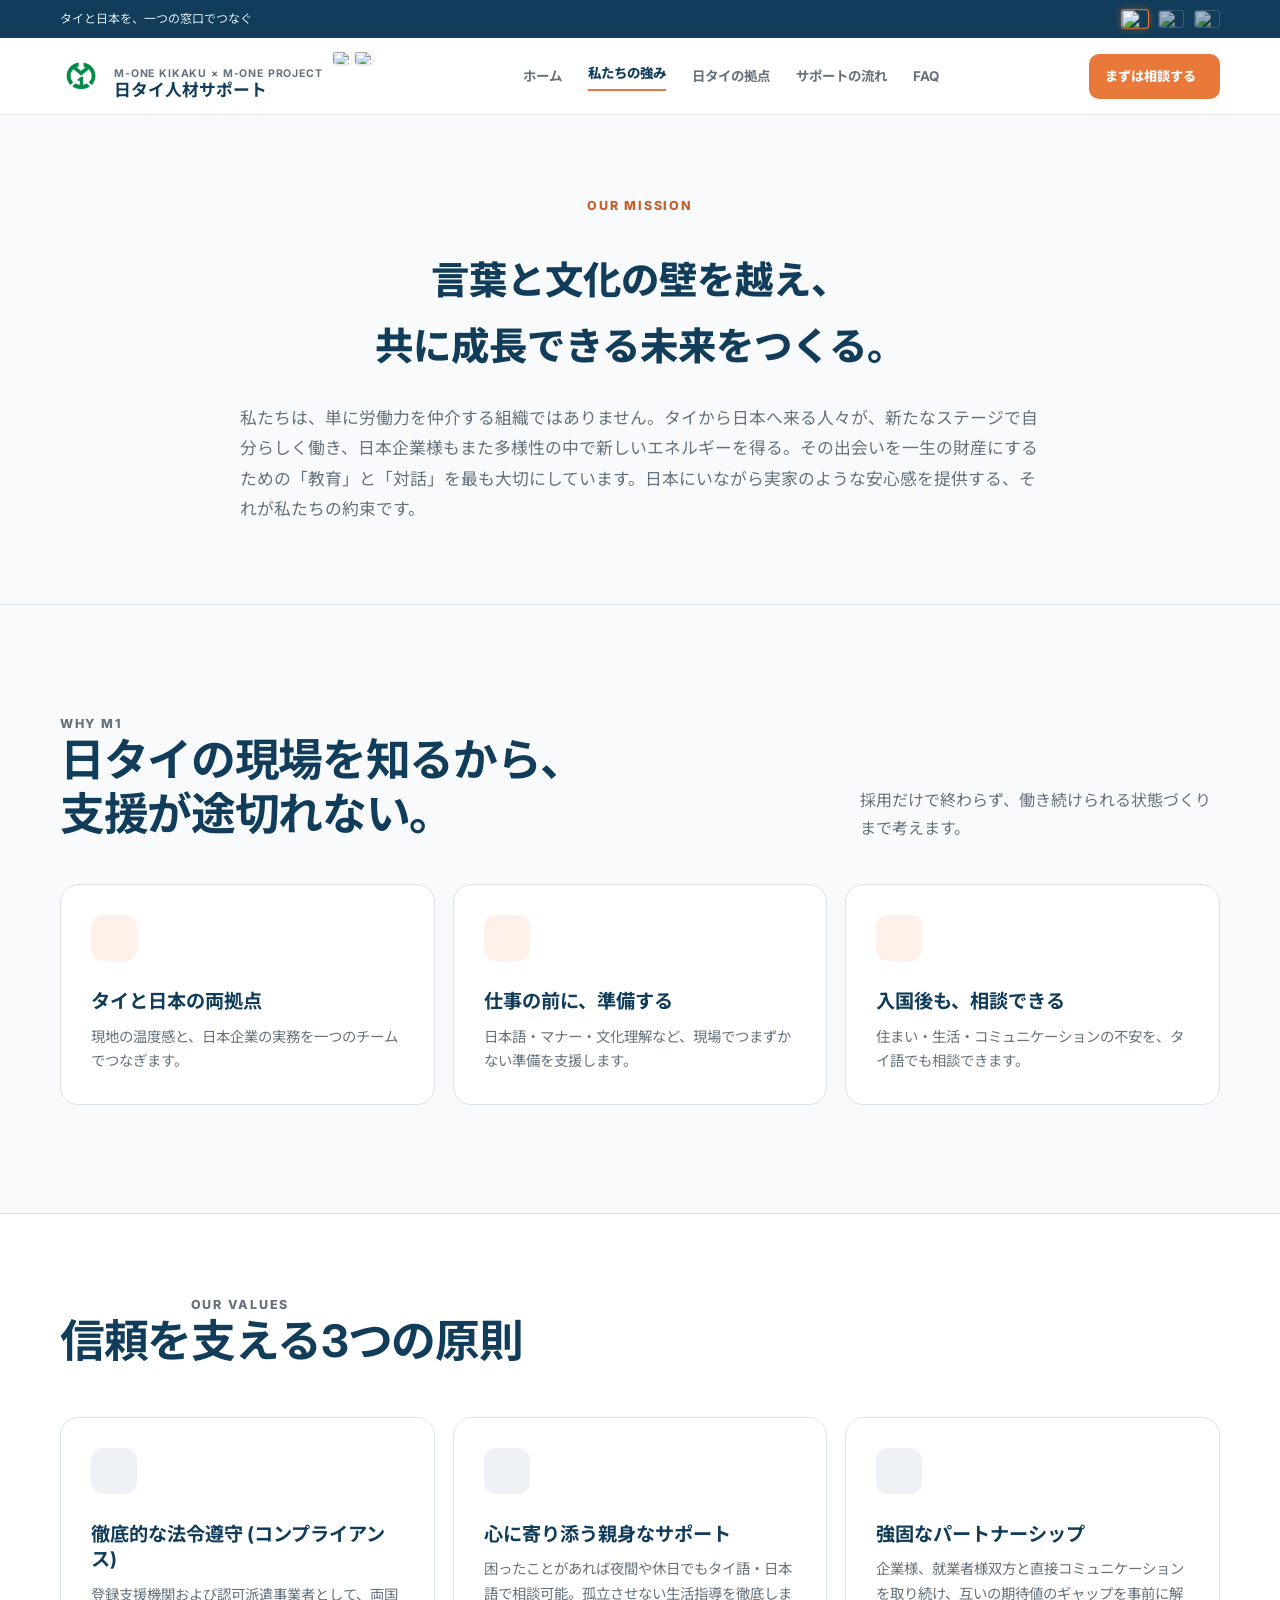
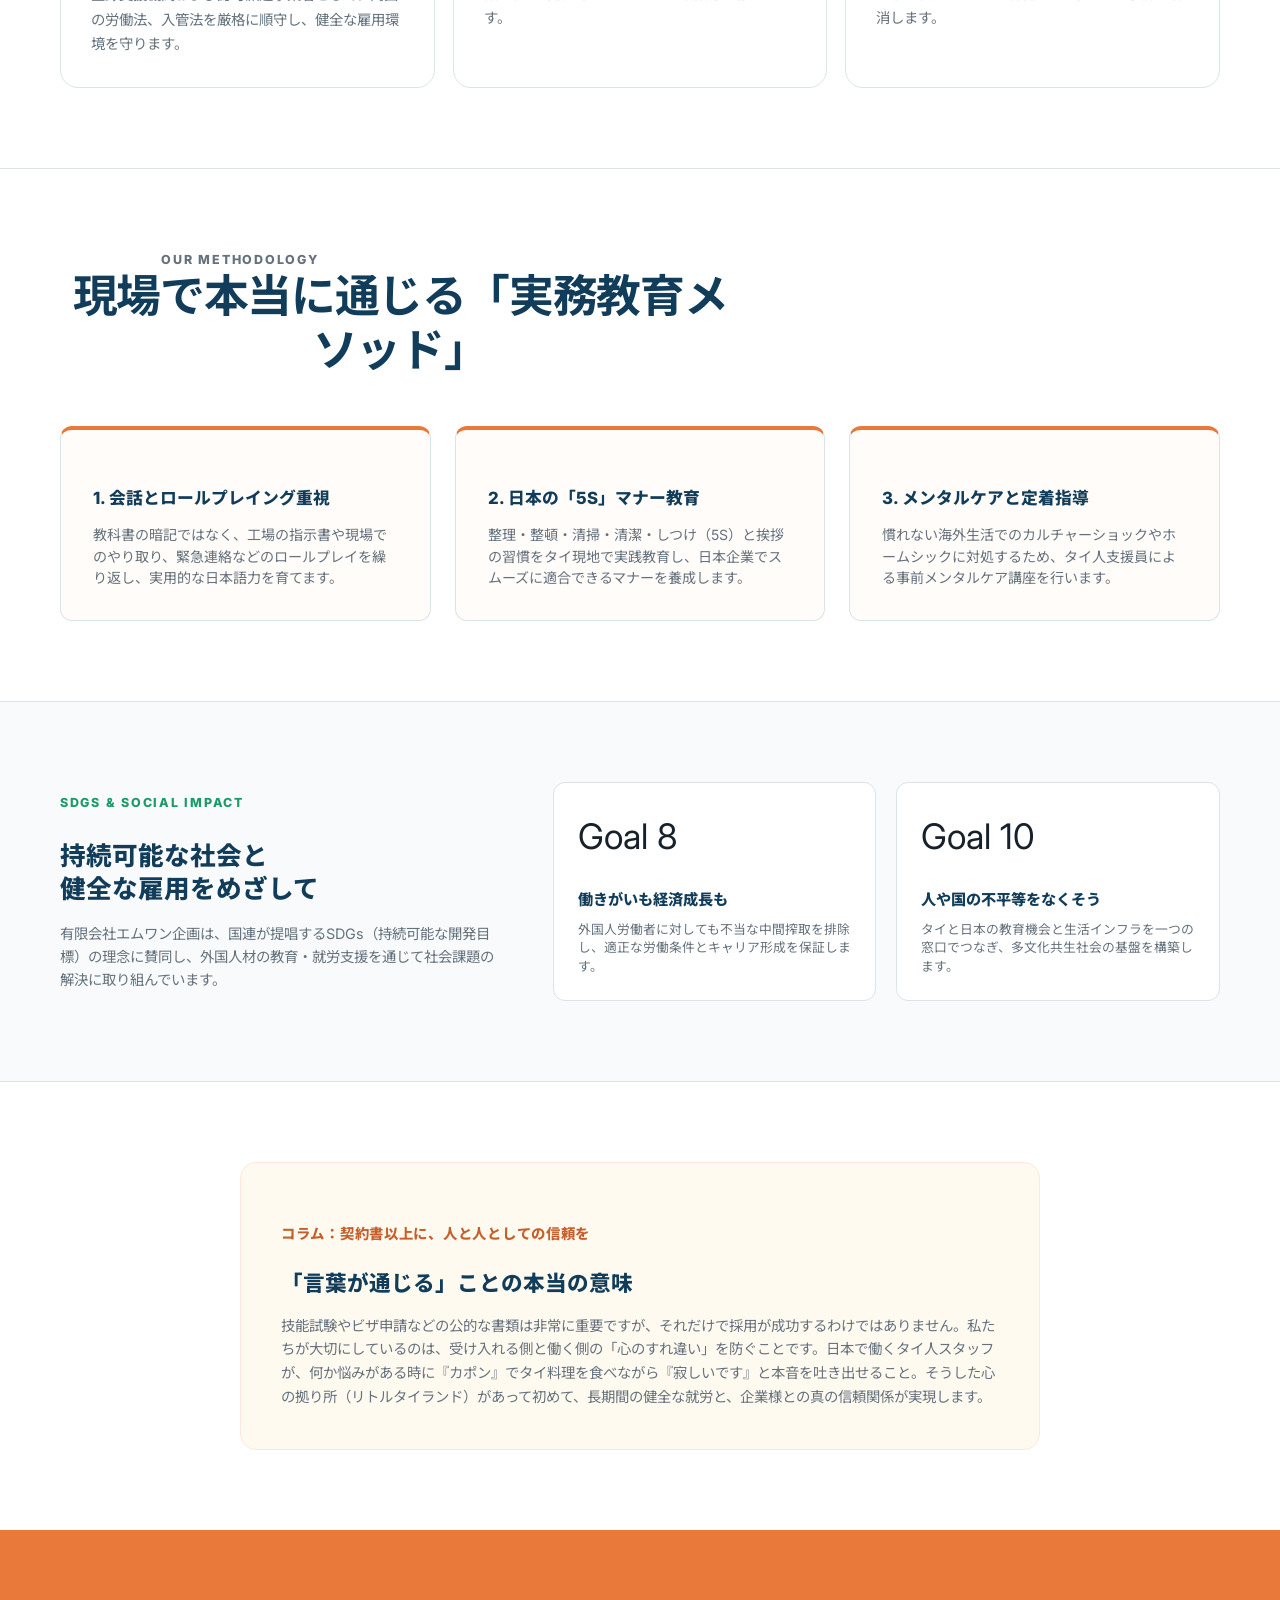
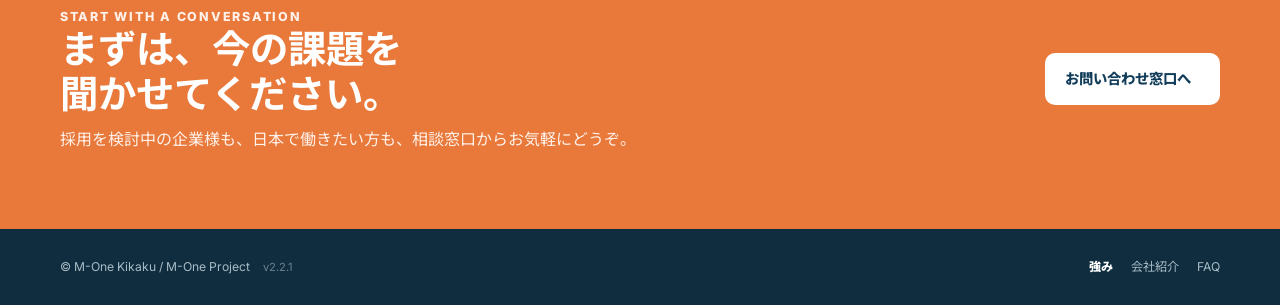
==== commit 6ab8d406: "Introduce stylesheet version parameter for cache-busting, clean up button sub-classes and bump to v2" ====
--- a/about.html
+++ b/about.html
@@ -1,4 +1,4 @@
-<!-- Version: v2.2.0 -->
+<!-- Version: v2.2.1 -->
 <!doctype html>
 <html lang="ja">
 <head>
@@ -10,7 +10,7 @@
   <link rel="preconnect" href="https://fonts.gstatic.com" crossorigin>
   <link href="https://fonts.googleapis.com/css2?family=Inter:wght@400;500;600;700;800&family=Noto+Sans+JP:wght@400;500;700;800&family=Noto+Sans+Thai:wght@400;500;700&display=swap" rel="stylesheet">
   <link rel="stylesheet" href="https://cdn.jsdelivr.net/npm/remixicon@4.6.0/fonts/remixicon.css">
-  <link rel="stylesheet" href="style.css">
+  <link rel="stylesheet" href="style.css?v=2.2.1">
 </head>
 <body>
   <div class="topline">
@@ -243,7 +243,7 @@
 
   <footer class="site-footer">
     <div class="container footer-inner">
-      <p>© M-One Kikaku / M-One Project <span id="staff-version-display" style="opacity: 0.6; margin-left: 10px; font-size: 0.7rem;">v2.2.0</span></p>
+      <p>© M-One Kikaku / M-One Project <span id="staff-version-display" style="opacity: 0.6; margin-left: 10px; font-size: 0.7rem;">v2.2.1</span></p>
       <div class="footer-links">
         <a href="about.html" aria-current="page"><span data-lang-content="ja" class="is-active">強み</span><span data-lang-content="en">About</span><span data-lang-content="th">จุดแข็ง</span></a>
         <a href="company.html"><span data-lang-content="ja" class="is-active">会社紹介</span><span data-lang-content="en">Profile</span><span data-lang-content="th">ข้อมูลบริษัท</span></a>
--- a/style.css
+++ b/style.css
@@ -319,8 +319,12 @@
 .form-control { width: 100%; padding: 12px 16px; font-size: 0.9rem; border: 1px solid var(--line); border-radius: 8px; background: #f8fafb; color: var(--navy); transition: all 0.2s ease; outline: none; }
 .form-control:focus { background: var(--white); border-color: var(--orange); box-shadow: 0 0 8px rgba(255, 122, 0, 0.2); }
 textarea.form-control { resize: vertical; min-height: 120px; }
-.form-submit-btn { width: 100%; padding: 14px; font-weight: 800; border-radius: 8px; border: none; background: var(--orange-dark); color: var(--white); cursor: pointer; transition: all 0.2s ease; display: inline-flex; align-items: center; justify-content: center; gap: 8px; font-size: 0.95rem; }
-.form-submit-btn:hover { background: var(--orange); transform: translateY(-2px); box-shadow: 0 4px 12px rgba(255, 122, 0, 0.25); }
+.form-submit-btn { width: 100%; padding: 14px; font-weight: 800; border-radius: 8px; border: none; color: var(--white); cursor: pointer; transition: all 0.2s ease; display: inline-flex; align-items: center; justify-content: center; gap: 8px; font-size: 0.95rem; }
+.form-submit-btn:hover { transform: translateY(-2px); }
+.form-submit-btn.btn-b2b { background: var(--blue); }
+.form-submit-btn.btn-b2b:hover { background: var(--navy); box-shadow: 0 6px 16px rgba(29, 107, 146, 0.25); }
+.form-submit-btn.btn-b2c { background: var(--orange-dark); }
+.form-submit-btn.btn-b2c:hover { background: var(--orange); box-shadow: 0 6px 16px rgba(198, 95, 43, 0.25); }
 
 /* Success Toast */
 .toast { position: fixed; bottom: 32px; right: 32px; background: var(--navy); color: var(--white); padding: 16px 24px; border-radius: var(--radius); box-shadow: 0 12px 32px rgba(0,0,0,0.15); display: flex; align-items: center; gap: 12px; z-index: 100; transform: translateY(100px); opacity: 0; transition: all 0.3s cubic-bezier(0.175, 0.885, 0.32, 1.275); pointer-events: none; }
